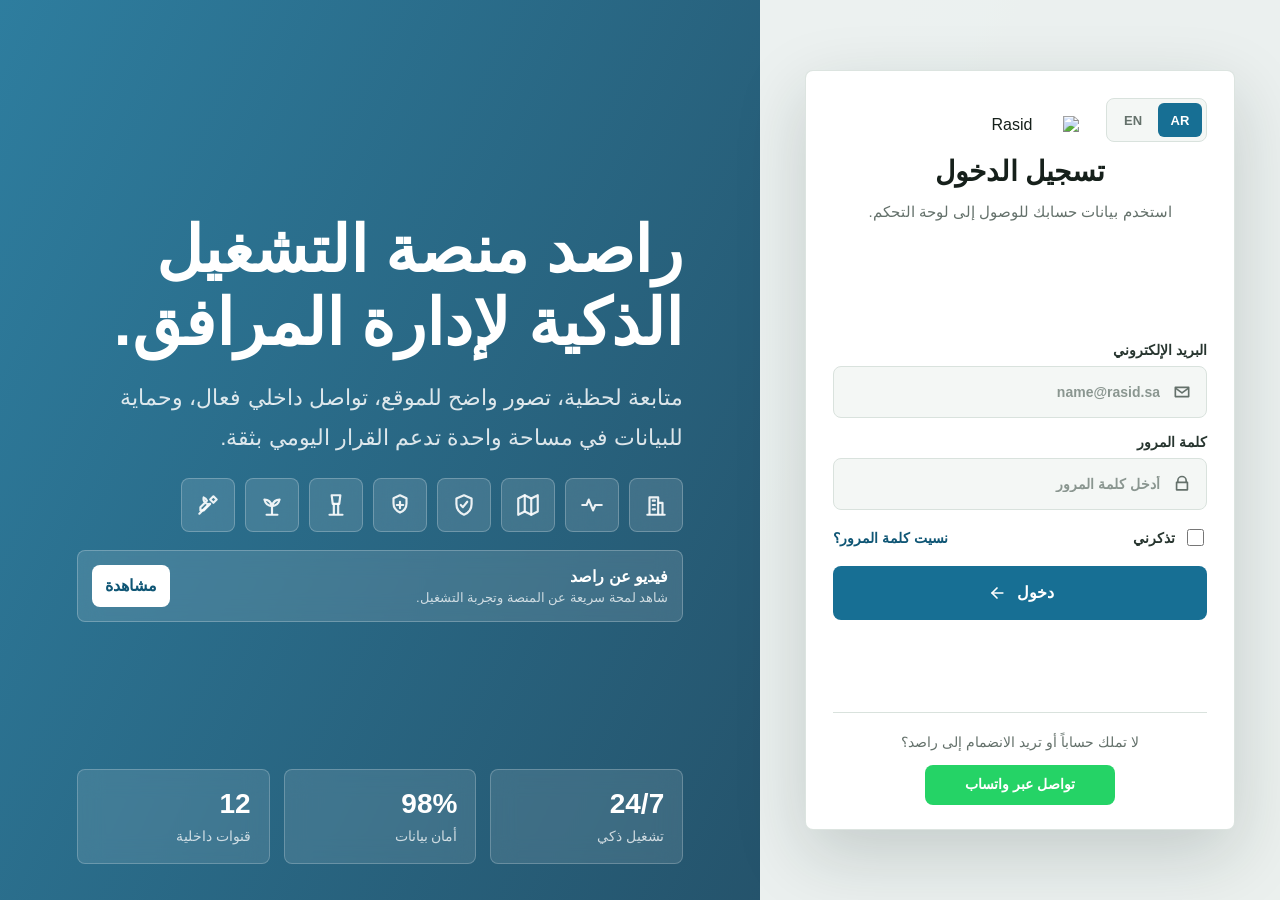
==== app.html @ aaca07d2 "Update and rename dashboard.html to app.html" ====
<!DOCTYPE html>
<html lang="en">
<head>
<meta charset="UTF-8">
<meta name="viewport" content="width=device-width, initial-scale=1.0">
<title>RASED — Dashboard</title>
<link rel="stylesheet" href="style.css">
<style>
/* ── Extra page styles injected per view ── */
#spa-page-styles {}

/* ── Chat page specific styles ── */
.main.chat-main-wrap { height: 100vh; overflow: hidden; }
.chat-layout { display: flex; flex: 1; height: calc(100vh - 64px); overflow: hidden; }
.chat-sidebar {
  width: 280px; border-right: 1px solid var(--border);
  background: var(--white); display: flex; flex-direction: column; flex-shrink: 0;
}
.chat-sidebar-header {
  padding: 16px; border-bottom: 1px solid var(--border);
  font-size: 13px; font-weight: 600; color: var(--text2); letter-spacing: 0.5px; flex-shrink: 0;
}
.chat-sidebar-search {
  position: relative; padding: 10px 12px;
  border-bottom: 1px solid var(--border); flex-shrink: 0;
}
.chat-sidebar-search svg {
  position: absolute; left: 22px; top: 50%; transform: translateY(-50%);
  width: 14px; height: 14px; color: var(--text3);
}
.chat-sidebar-search input {
  width: 100%; padding: 7px 10px 7px 32px; font-size: 13px;
  border-radius: 8px; border: 1.5px solid var(--border); background: var(--bg); outline: none;
}
.chat-sidebar-search input:focus { border-color: var(--accent); background: var(--white); }
.chat-sidebar-body { flex: 1; overflow-y: auto; padding: 8px; }
.users-loading {
  display: flex; align-items: center; justify-content: center;
  gap: 8px; padding: 32px 0; font-size: 13px; color: var(--text3);
}
.user-item {
  display: flex; align-items: center; gap: 10px;
  padding: 9px 10px; border-radius: 8px; cursor: pointer; transition: background 0.12s;
}
.user-item * { pointer-events: none; }
.user-item:hover { background: var(--bg); }
.user-item.active { background: #eff6ff; }
.user-item-info { flex: 1; min-width: 0; }
.user-item-name { font-size: 13px; font-weight: 500; color: var(--text); white-space: nowrap; overflow: hidden; text-overflow: ellipsis; }
.user-item-role { font-size: 11px; color: var(--text3); margin-top: 1px; }
.chat-pane { flex: 1; display: flex; flex-direction: column; overflow: hidden; background: var(--bg); }
.chat-header {
  background: var(--white); border-bottom: 1px solid var(--border);
  padding: 14px 20px; display: flex; align-items: center; gap: 12px;
}
.chat-header-name { font-size: 15px; font-weight: 600; }
.chat-header-sub  { font-size: 12px; color: var(--text2); }
.chat-messages {
  flex: 1; overflow-y: auto; padding: 20px;
  display: flex; flex-direction: column; gap: 10px;
}
.msg-wrap { display: flex; flex-direction: column; max-width: 68%; }
.msg-wrap.me    { align-self: flex-end; align-items: flex-end; }
.msg-wrap.other { align-self: flex-start; align-items: flex-start; }
.bubble { padding: 10px 14px; border-radius: 14px; font-size: 14px; line-height: 1.5; word-break: break-word; }
.me .bubble    { background: var(--accent); color: white; border-bottom-right-radius: 4px; }
.other .bubble { background: var(--white); color: var(--text); border: 1px solid var(--border); border-bottom-left-radius: 4px; }
.msg-time { font-size: 11px; color: var(--text3); margin-top: 3px; padding: 0 4px; }
.chat-input-area {
  background: var(--white); border-top: 1px solid var(--border);
  padding: 14px 20px; display: flex; gap: 10px; align-items: flex-end;
}
.chat-input-area textarea {
  flex: 1; resize: none; max-height: 120px; border-radius: 10px;
  padding: 10px 14px; font-size: 14px; line-height: 1.5; border: 1.5px solid var(--border);
}
.send-btn {
  width: 42px; height: 42px; border-radius: 10px; background: var(--accent); border: none;
  cursor: pointer; display: flex; align-items: center; justify-content: center;
  color: white; flex-shrink: 0; transition: background 0.15s;
}
.send-btn:hover { background: var(--accent2); }
.send-btn svg { width: 18px; height: 18px; }
.chat-empty {
  flex: 1; display: flex; flex-direction: column;
  align-items: center; justify-content: center; color: var(--text3); gap: 12px;
}
.chat-empty svg { width: 48px; height: 48px; }
.chat-empty p { font-size: 14px; }

/* ── Contracts print styles ── */
.client-preview {
  background: var(--bg); border: 1px solid var(--border); border-radius: 10px;
  padding: 16px; display: none; gap: 14px; align-items: center; margin-top: 8px;
}
.client-preview.visible { display: flex; }
.client-preview img { width: 56px; height: 56px; object-fit: contain; border-radius: 8px; background: white; border: 1px solid var(--border); padding: 4px; }
.client-preview-info { flex: 1; }
.client-preview-name { font-size: 15px; font-weight: 600; }
.client-preview-sub  { font-size: 12px; color: var(--text2); margin-top: 2px; }
.print-overlay {
  position: fixed; inset: 0; background: rgba(15,23,42,0.6);
  display: flex; align-items: center; justify-content: center; z-index: 300;
  opacity: 0; pointer-events: none; transition: opacity 0.2s;
}
.print-overlay.open { opacity: 1; pointer-events: all; }
.print-modal {
  background: white; width: min(720px, 95vw); max-height: 90vh;
  border-radius: 14px; overflow-y: auto; transform: translateY(12px);
  transition: transform 0.2s; box-shadow: 0 32px 80px rgba(0,0,0,0.3);
}
.print-overlay.open .print-modal { transform: translateY(0); }
.print-actions {
  display: flex; justify-content: flex-end; gap: 10px;
  padding: 16px 20px; border-bottom: 1px solid var(--border);
  background: var(--bg); border-radius: 14px 14px 0 0;
}
.contract-doc { padding: 48px 52px; font-family: 'IBM Plex Sans Arabic', Arial, sans-serif; color: #0f172a; direction: rtl; }
.contract-doc-header { display: flex; justify-content: space-between; align-items: flex-start; margin-bottom: 36px; padding-bottom: 24px; border-bottom: 2px solid #0f172a; }
.contract-logo-wrap { display: flex; align-items: center; gap: 12px; }
.contract-logo-icon { width: 48px; height: 48px; background: #0f172a; border-radius: 10px; display: flex; align-items: center; justify-content: center; font-size: 22px; font-weight: 700; color: white; }
.contract-brand-name { font-size: 22px; font-weight: 700; letter-spacing: 2px; }
.contract-brand-sub  { font-size: 11px; color: #64748b; margin-top: 2px; }
.contract-doc-title { text-align: left; }
.contract-doc-title h1 { font-size: 20px; font-weight: 700; margin: 0; }
.contract-doc-title p  { font-size: 12px; color: #64748b; margin: 4px 0 0; }
.contract-no-badge { display: inline-block; background: #f1f5f9; border: 1px solid #e2e8f0; border-radius: 6px; padding: 4px 12px; font-family: monospace; font-size: 13px; font-weight: 600; margin-top: 6px; }
.contract-section { margin-bottom: 28px; }
.contract-section-title { font-size: 11px; font-weight: 700; letter-spacing: 1.5px; text-transform: uppercase; color: #64748b; margin-bottom: 12px; padding-bottom: 6px; border-bottom: 1px solid #e2e8f0; }
.contract-grid { display: grid; grid-template-columns: 1fr 1fr; gap: 16px; }
.contract-field label { font-size: 11px; color: #94a3b8; display: block; margin-bottom: 3px; font-weight: 500; }
.contract-field span { font-size: 14px; font-weight: 500; color: #0f172a; }
.contract-client-box { background: #f8fafc; border: 1px solid #e2e8f0; border-radius: 10px; padding: 16px 20px; display: flex; align-items: center; gap: 16px; }
.contract-client-logo { width: 52px; height: 52px; border-radius: 8px; object-fit: contain; background: white; border: 1px solid #e2e8f0; padding: 4px; flex-shrink: 0; }
.contract-client-logo-placeholder { width: 52px; height: 52px; border-radius: 8px; background: #e2e8f0; display: flex; align-items: center; justify-content: center; font-size: 20px; font-weight: 700; color: #94a3b8; flex-shrink: 0; }
.contract-client-name { font-size: 16px; font-weight: 700; }
.contract-client-sub  { font-size: 12px; color: #64748b; margin-top: 3px; }
.contract-status-row { display: flex; justify-content: space-between; align-items: center; background: #f8fafc; border: 1px solid #e2e8f0; border-radius: 10px; padding: 14px 20px; }
.contract-status-label { font-size: 13px; font-weight: 500; }
.contract-status-active  { color: #15803d; background: #dcfce7; padding: 4px 14px; border-radius: 20px; font-size: 12px; font-weight: 600; }
.contract-status-expired { color: #b91c1c; background: #fee2e2; padding: 4px 14px; border-radius: 20px; font-size: 12px; font-weight: 600; }
.contract-status-pending { color: #a16207; background: #fef9c3; padding: 4px 14px; border-radius: 20px; font-size: 12px; font-weight: 600; }
.contract-signatures { display: grid; grid-template-columns: 1fr 1fr; gap: 40px; margin-top: 48px; padding-top: 24px; border-top: 1px solid #e2e8f0; }
.signature-block { text-align: center; }
.signature-line  { width: 100%; border-bottom: 1.5px solid #0f172a; margin-bottom: 8px; height: 40px; }
.signature-label { font-size: 12px; color: #64748b; }

/* ── Settings page styles ── */
.settings-section { margin-bottom: 28px; }
.settings-section-title { font-size: 12px; font-weight: 600; letter-spacing: 1px; color: var(--text2); text-transform: uppercase; margin-bottom: 12px; }
.settings-row { display: flex; align-items: center; justify-content: space-between; padding: 14px 0; border-bottom: 1px solid var(--border); gap: 20px; }
.settings-row:last-child { border-bottom: none; }
.settings-row-label  { font-size: 14px; font-weight: 500; }
.settings-row-desc   { font-size: 12px; color: var(--text2); margin-top: 2px; }
.toggle-wrap { position: relative; width: 44px; height: 24px; flex-shrink: 0; }
.toggle-wrap input { opacity: 0; width: 0; height: 0; }
.toggle-track { position: absolute; inset: 0; background: var(--border); border-radius: 12px; cursor: pointer; transition: background 0.2s; }
.toggle-track::after { content: ""; position: absolute; width: 18px; height: 18px; background: white; border-radius: 50%; top: 3px; left: 3px; transition: transform 0.2s; box-shadow: 0 1px 3px rgba(0,0,0,0.2); }
.toggle-wrap input:checked + .toggle-track { background: var(--accent); }
.toggle-wrap input:checked + .toggle-track::after { transform: translateX(20px); }

@media print {
  .print-actions { display: none !important; }
  .print-overlay { position: static; background: none; opacity: 1; pointer-events: all; }
  .print-modal   { box-shadow: none; border-radius: 0; max-height: none; }
  .contract-doc  { padding: 24px 32px; }
  body > *:not(.print-overlay) { display: none !important; }
}
</style>
</head>
<body>

<!-- ═══════════════════════════════════════════════
     SIDEBAR (ثابت، مش بيتغير)
     ═══════════════════════════════════════════════ -->
<div id="sidebar-mount"></div>

<!-- ═══════════════════════════════════════════════
     MAIN WRAPPER
     ═══════════════════════════════════════════════ -->
<div class="main" id="main-wrap">

  <!-- TOPBAR -->
  <div class="topbar">
    <div class="topbar-title" id="topbar-title">Dashboard</div>
    <div class="topbar-right">
      <div class="topbar-user" id="topbar-user"></div>
    </div>
  </div>

  <!-- PAGE CONTENT (بيتغير عند كل navigation) -->
  <div id="page-content"></div>

</div><!-- /.main -->

<!-- ═══════════════════════════════════════════════
     MODALS CONTAINER (خارج .main عشان z-index صح)
     ═══════════════════════════════════════════════ -->
<div id="modals-container"></div>

<script src="shared.js"></script>
<script>
/* ════════════════════════════════════════════════════
   RASED SPA — كل الصفحات جوه ملف واحد
   ════════════════════════════════════════════════════ */

// ── Auth ──────────────────────────────────────────
const currentUser = requireAuth();
if (!currentUser) throw new Error("not authenticated");

document.getElementById("sidebar-mount").innerHTML = SIDEBAR_HTML;
renderTopbarUser();

// ── Router ────────────────────────────────────────
const routes = {
  dashboard:  { title: "Dashboard",            topbar: "Dashboard",             fn: loadDashboard   },
  clients:    { title: "Clients — RASED",       topbar: "Clients Management",    fn: loadClients     },
  users:      { title: "Users — RASED",         topbar: "Users Management",      fn: loadUsers       },
  contracts:  { title: "Contracts — RASED",     topbar: "Contracts Management",  fn: loadContracts   },
  chat:       { title: "Chat — RASED",          topbar: "Chat",                  fn: loadChat        },
  reports:    { title: "Reports — RASED",       topbar: "Reports",               fn: loadReports     },
  settings:   { title: "Settings — RASED",      topbar: "Settings",              fn: loadSettings    },
};

let _currentView = null;

function navigateTo(view, pushState = true) {
  if (view === _currentView) return;

  // امسح chat polling لو كان شغال
  if (window._activePollInterval) {
    clearInterval(window._activePollInterval);
    window._activePollInterval = null;
  }

  const route = routes[view] || routes.dashboard;
  _currentView = view;

  // title + topbar
  document.title = route.title;
  const tt = document.getElementById("topbar-title");
  if (tt) tt.textContent = route.topbar;

  // history — بدون hash في الـ URL
  if (pushState) history.pushState({ view }, "", "app.html");

  // active sidebar link
  document.querySelectorAll(".sidebar-nav a").forEach(a => {
    const href = a.getAttribute("href") || "";
    const linkView = href.replace(".html", "").replace("#", "");
    a.classList.toggle("active", linkView === view);
  });

  // clear modals
  document.getElementById("modals-container").innerHTML = "";

  // handle chat layout differently (needs full-height)
  const mainWrap = document.getElementById("main-wrap");
  if (view === "chat") {
    mainWrap.style.overflow = "hidden";
    mainWrap.style.height   = "100vh";
  } else {
    mainWrap.style.overflow = "";
    mainWrap.style.height   = "";
  }

  // fade out → swap → fade in
  const pc = document.getElementById("page-content");
  pc.style.transition = "opacity 0.15s";
  pc.style.opacity    = "0";
  setTimeout(() => {
    pc.innerHTML = "";
    route.fn(pc);
    pc.style.opacity = "1";
  }, 150);
}

// intercept ALL .html link clicks — capture:true عشان ييجي قبل shared.js _interceptLinks
document.addEventListener("click", e => {
  const link = e.target.closest("a[href]");
  if (!link) return;
  const href = link.getAttribute("href");
  if (!href) return;
  const view = href.replace(".html", "").replace("#", "");
  if (routes[view]) {
    e.preventDefault();
    e.stopImmediatePropagation(); // يمنع shared.js من استقبال الـ event
    navigateTo(view);
  }
}, true); // capture phase

// browser back/forward
window.addEventListener("popstate", e => {
  const view = (e.state && e.state.view) || "dashboard";
  navigateTo(view, false);
});

// initial view من state لو موجود، أو dashboard
const initView = (history.state && history.state.view) || "dashboard";
navigateTo(routes[initView] ? initView : "dashboard", false);
if (!history.state) history.replaceState({ view: _currentView }, "", "app.html");


/* ════════════════════════════════════════════════════
   HELPERS مشتركة
   ════════════════════════════════════════════════════ */

function injectModal(html) {
  const mc = document.getElementById("modals-container");
  mc.insertAdjacentHTML("beforeend", html);
}

function removeModal(id) {
  const el = document.getElementById(id);
  if (el) el.remove();
}


/* ════════════════════════════════════════════════════
   VIEW: DASHBOARD
   ════════════════════════════════════════════════════ */
function loadDashboard(container) {
  container.innerHTML = `
  <div class="page">
    <div class="page-header">
      <div>
        <div class="page-title">Overview</div>
        <div class="page-subtitle">Summary of all facility data</div>
      </div>
    </div>
    <div class="stats-grid">
      <div class="stat-card">
        <div class="stat-icon blue"><svg viewBox="0 0 24 24" fill="none" stroke="currentColor" stroke-width="1.8"><path d="M17 21v-2a4 4 0 0 0-4-4H5a4 4 0 0 0-4 4v2"/><circle cx="9" cy="7" r="4"/><path d="M23 21v-2a4 4 0 0 0-3-3.87"/><path d="M16 3.13a4 4 0 0 1 0 7.75"/></svg></div>
        <div class="stat-info"><div class="stat-value" id="d-clientsCount">—</div><div class="stat-label">Total Clients</div></div>
      </div>
      <div class="stat-card">
        <div class="stat-icon green"><svg viewBox="0 0 24 24" fill="none" stroke="currentColor" stroke-width="1.8"><path d="M20 21v-2a4 4 0 0 0-4-4H8a4 4 0 0 0-4 4v2"/><circle cx="12" cy="7" r="4"/></svg></div>
        <div class="stat-info"><div class="stat-value" id="d-usersCount">—</div><div class="stat-label">Total Users</div></div>
      </div>
      <div class="stat-card">
        <div class="stat-icon rose"><svg viewBox="0 0 24 24" fill="none" stroke="currentColor" stroke-width="1.8"><path d="M14 2H6a2 2 0 0 0-2 2v16a2 2 0 0 0 2 2h12a2 2 0 0 0 2-2V8z"/><polyline points="14 2 14 8 20 8"/></svg></div>
        <div class="stat-info"><div class="stat-value" id="d-contractsCount">—</div><div class="stat-label">Contracts</div></div>
      </div>
    </div>
    <div class="card">
      <div class="card-header">
        <div class="card-title">Recent Contracts</div>
        <a href="contracts.html" class="btn btn-outline btn-sm">View All</a>
      </div>
      <div class="table-wrapper">
        <table>
          <thead><tr><th>Contract No</th><th>Client</th><th>Service</th><th>Start</th><th>End</th><th>Status</th></tr></thead>
          <tbody id="d-recentContracts">
            <tr><td colspan="6"><div class="loader-wrap"><div class="spinner"></div> Loading…</div></td></tr>
          </tbody>
        </table>
      </div>
    </div>
  </div>`;

  // update welcome title
  const tt = document.getElementById("topbar-title");
  if (tt) tt.textContent = "Welcome, " + (currentUser.name || "User");

  async function fetchDashboard() {
    let _c, _u, _x;
    function tryRender() {
      if (_c && _u && _x) renderDash(_c, _u, _x);
    }
    [_c, _u, _x] = await Promise.all([
      api({ action: "getClients"   }, { onUpdate: (f) => { _c = f; tryRender(); } }),
      api({ action: "getUsers"     }, { onUpdate: (f) => { _u = f; tryRender(); } }),
      api({ action: "getContracts" }, { onUpdate: (f) => { _x = f; tryRender(); } }),
    ]);
    tryRender();
  }

  function renderDash(clients, users, contracts) {
    const set = (id, v) => { const el = document.getElementById(id); if (el) el.textContent = v; };
    set("d-clientsCount",   (clients.data   || []).length);
    set("d-usersCount",     (users.data     || []).length);
    set("d-contractsCount", (contracts.data || []).length);
    const recent = (contracts.data || []).slice(-5).reverse();
    const rc = document.getElementById("d-recentContracts");
    if (!rc) return;
    rc.innerHTML = recent.length
      ? recent.map(c => `
          <tr>
            <td><span style="font-family:monospace;font-size:12px;color:var(--text2)">${c.contract_no || "—"}</span></td>
            <td>${c.client_id || "—"}</td>
            <td><span class="badge badge-blue">${c.service_type || "—"}</span></td>
            <td class="td-muted">${c.start_date ? c.start_date.split("T")[0] : "—"}</td>
            <td class="td-muted">${c.end_date   ? c.end_date.split("T")[0]   : "—"}</td>
            <td>${statusBadge(c.status)}</td>
          </tr>`).join("")
      : `<tr><td colspan="6"><div class="empty-state"><p>No contracts found</p></div></td></tr>`;
  }

  fetchDashboard();
}


/* ════════════════════════════════════════════════════
   VIEW: CLIENTS
   ════════════════════════════════════════════════════ */
function loadClients(container) {
  container.innerHTML = `
  <div class="page">
    <div class="page-header">
      <div><div class="page-title">Clients</div><div class="page-subtitle">Manage all facility clients</div></div>
      <div style="display:flex;align-items:center;gap:10px">
        <div class="search-bar" style="width:220px">
          <svg viewBox="0 0 24 24" fill="none" stroke="currentColor" stroke-width="2"><circle cx="11" cy="11" r="8"/><line x1="21" y1="21" x2="16.65" y2="16.65"/></svg>
          <input type="text" id="c-searchInput" placeholder="Search clients…" oninput="clientFilter()">
        </div>
        <button class="btn btn-primary" onclick="clientOpenAddModal()">
          <svg viewBox="0 0 24 24" fill="none" stroke="currentColor" stroke-width="2"><line x1="12" y1="5" x2="12" y2="19"/><line x1="5" y1="12" x2="19" y2="12"/></svg>
          Add Client
        </button>
      </div>
    </div>

    <div id="c-loading" style="display:flex;align-items:center;gap:10px;padding:40px 0;justify-content:center;color:var(--text3);font-size:14px">
      <div class="spinner"></div> Loading…
    </div>

    <div id="c-sections" style="display:none">
      <div class="clients-section-header">
        <div class="clients-section-label clients-section-active">
          <span class="clients-dot clients-dot-active"></span>
          Active
          <span class="clients-count" id="c-activeCount">0</span>
        </div>
        <div class="clients-divider"></div>
      </div>
      <div class="clients-grid" id="c-activeGrid"></div>

      <div class="clients-section-header" style="margin-top:32px">
        <div class="clients-section-label clients-section-hold">
          <span class="clients-dot clients-dot-hold"></span>
          Hold
          <span class="clients-count" id="c-holdCount">0</span>
        </div>
        <div class="clients-divider"></div>
      </div>
      <div class="clients-grid" id="c-holdGrid"></div>
    </div>
  </div>

  <style>
  .clients-section-header { display:flex;align-items:center;gap:14px;margin-bottom:16px; }
  .clients-section-label  { display:flex;align-items:center;gap:7px;font-size:12px;font-weight:700;letter-spacing:1px;text-transform:uppercase;white-space:nowrap;flex-shrink:0; }
  .clients-section-active { color:var(--success); }
  .clients-section-hold   { color:var(--warn); }
  .clients-dot { width:8px;height:8px;border-radius:50%;flex-shrink:0; }
  .clients-dot-active { background:var(--success); }
  .clients-dot-hold   { background:var(--warn); }
  .clients-count { background:var(--bg2);color:var(--text2);font-size:11px;font-weight:600;padding:1px 7px;border-radius:20px;letter-spacing:0; }
  .clients-divider { flex:1;height:1px;background:var(--border); }
  .clients-grid { display:grid;grid-template-columns:repeat(auto-fill,minmax(200px,1fr));gap:14px; }
  .client-card { background:var(--white);border:1px solid var(--border);border-radius:14px;padding:20px 16px 16px;display:flex;flex-direction:column;align-items:center;text-align:center;gap:10px;transition:box-shadow 0.15s,transform 0.15s;cursor:pointer; }
  .client-card:hover { box-shadow:0 6px 24px rgba(13,45,74,0.12);transform:translateY(-2px); }
  .client-card-logo { width:56px;height:56px;border-radius:12px;background:var(--bg);border:1px solid var(--border);display:flex;align-items:center;justify-content:center;overflow:hidden;flex-shrink:0; }
  .client-card-logo img { width:56px;height:56px;object-fit:contain; }
  .client-card-logo-initial { font-size:22px;font-weight:700;color:var(--text3); }
  .client-card-name { font-size:14px;font-weight:700;color:var(--text);line-height:1.3; }
  .client-card-name-en { font-size:12px;color:var(--text3);margin-top:1px; }
  .client-card-divider { width:100%;height:1px;background:var(--border);margin:2px 0; }
  .client-card-info { width:100%;font-size:12px;color:var(--text2);display:flex;flex-direction:column;gap:4px; }
  .client-card-info-row { display:flex;align-items:center;justify-content:center;gap:5px; }
  .client-card-info svg { flex-shrink:0;opacity:0.55; }
  .client-card-empty { color:var(--text3);font-size:13px;padding:24px 0;text-align:center;width:100%; }

  /* ── Client Drawer ── */
  .cd-overlay { position:fixed;inset:0;background:rgba(13,29,50,0.45);z-index:200;opacity:0;pointer-events:none;transition:opacity 0.22s; }
  .cd-overlay.open { opacity:1;pointer-events:all; }
  .cd-drawer { position:fixed;top:0;right:0;bottom:0;width:min(680px,100vw);background:var(--white);z-index:201;display:flex;flex-direction:column;transform:translateX(100%);transition:transform 0.25s cubic-bezier(.4,0,.2,1);box-shadow:-8px 0 40px rgba(13,29,50,0.18); }
  .cd-drawer.open { transform:translateX(0); }
  .cd-head { display:flex;align-items:center;gap:14px;padding:18px 22px;border-bottom:1px solid var(--border);flex-shrink:0; }
  .cd-head-logo { width:48px;height:48px;border-radius:10px;background:var(--bg);border:1px solid var(--border);display:flex;align-items:center;justify-content:center;overflow:hidden;flex-shrink:0; }
  .cd-head-logo img { width:48px;height:48px;object-fit:contain; }
  .cd-head-logo-init { font-size:18px;font-weight:700;color:var(--text3); }
  .cd-head-info { flex:1;min-width:0; }
  .cd-head-name { font-size:17px;font-weight:700;color:var(--text); }
  .cd-head-sub  { font-size:12px;color:var(--text3);margin-top:2px; }
  .cd-close { width:32px;height:32px;border-radius:8px;border:1px solid var(--border);background:var(--bg);cursor:pointer;display:flex;align-items:center;justify-content:center;font-size:18px;color:var(--text2);flex-shrink:0;transition:background 0.12s; }
  .cd-close:hover { background:var(--bg2); }
  .cd-tabs { display:flex;border-bottom:1px solid var(--border);flex-shrink:0;padding:0 22px; }
  .cd-tab { padding:12px 16px;font-size:13px;font-weight:600;color:var(--text3);cursor:pointer;border-bottom:2px solid transparent;margin-bottom:-1px;transition:color 0.12s,border-color 0.12s; }
  .cd-tab.active { color:var(--accent);border-color:var(--accent); }
  .cd-tab:hover:not(.active) { color:var(--text2); }
  .cd-body { flex:1;overflow-y:auto;padding:22px; }
  .cd-section-title { font-size:11px;font-weight:700;letter-spacing:1px;text-transform:uppercase;color:var(--text3);margin:0 0 14px; }
  .cd-field-grid { display:grid;grid-template-columns:1fr 1fr;gap:14px;margin-bottom:20px; }
  .cd-field-grid .full { grid-column:1/-1; }
  .cd-field-group { display:flex;flex-direction:column;gap:5px; }
  .cd-field-group label { font-size:11px;font-weight:700;letter-spacing:0.5px;color:var(--text3); }
  .cd-field-group input { font-size:14px;padding:8px 10px;border:1.5px solid var(--border);border-radius:8px;background:var(--bg);color:var(--text);font-family:var(--font);transition:border-color 0.12s; }
  .cd-field-group input:focus { outline:none;border-color:var(--accent);background:var(--white); }
  .cd-save-row { display:flex;justify-content:flex-end;gap:10px;padding-top:8px; }

  /* contract rows inside drawer */
  .cd-contract-row { display:flex;align-items:center;gap:12px;padding:12px 14px;background:var(--bg);border-radius:10px;cursor:pointer;transition:background 0.12s;margin-bottom:8px; }
  .cd-contract-row:hover { background:var(--bg2); }
  .cd-contract-no { font-family:var(--mono);font-size:12px;color:var(--text2);background:var(--white);border:1px solid var(--border);padding:3px 8px;border-radius:5px;flex-shrink:0; }
  .cd-contract-info { flex:1;min-width:0; }
  .cd-contract-svc { font-size:13px;font-weight:600;color:var(--text); }
  .cd-contract-dates { font-size:11px;color:var(--text3);margin-top:2px; }
  .cd-contract-chevron { color:var(--text3); }
  .cd-add-contract-btn { display:flex;align-items:center;justify-content:center;gap:8px;width:100%;padding:11px;border:1.5px dashed var(--border);border-radius:10px;background:transparent;color:var(--text3);font-size:13px;font-weight:600;cursor:pointer;font-family:var(--font);transition:border-color 0.12s,color 0.12s;margin-top:4px; }
  .cd-add-contract-btn:hover { border-color:var(--accent);color:var(--accent); }
  .cd-edit-btn { width:30px;height:30px;border-radius:7px;border:1.5px solid var(--border);background:var(--white);cursor:pointer;display:flex;align-items:center;justify-content:center;color:var(--text2);flex-shrink:0;transition:background 0.12s,border-color 0.12s,color 0.12s; }
  .cd-edit-btn:hover { background:var(--accent);border-color:var(--accent);color:white; }

  /* inline contract form inside drawer */
  .cd-contract-form { background:var(--bg);border-radius:12px;padding:16px;margin-bottom:12px;border:1px solid var(--border);display:none; }
  .cd-contract-form.open { display:block; }
  .cd-contract-form-grid { display:grid;grid-template-columns:1fr 1fr;gap:10px;margin-bottom:14px; }
  .cd-contract-form-grid .full { grid-column:1/-1; }
  </style>`;

  /* ── Inject modals ── */
  injectModal(`
  <div class="modal-overlay" id="c-addModal">
    <div class="modal">
      <div class="modal-header"><div class="modal-title">Add New Client</div><button class="modal-close" onclick="clientCloseAddModal()">×</button></div>
      <div class="form-grid">
        <div class="form-group"><label>NAME (ARABIC)</label><input type="text" id="c-name_ar" placeholder="اسم العميل"></div>
        <div class="form-group"><label>NAME (ENGLISH)</label><input type="text" id="c-name_en" placeholder="Client name"></div>
        <div class="form-group full"><label>ADDRESS</label><input type="text" id="c-address" placeholder="Full address"></div>
        <div class="form-group"><label>DOMAIN</label><input type="text" id="c-domain" placeholder="example.com"></div>
        <div class="form-group"><label>CONTACT PERSON</label><input type="text" id="c-contact_person" placeholder="Full name"></div>
        <div class="form-group"><label>PHONE</label><input type="tel" id="c-contact_phone" placeholder="05xxxxxxxx"></div>
        <div class="form-group"><label>LOGO</label><input type="file" id="c-logo" accept="image/*"></div>
      </div>
      <hr class="divider">
      <div style="display:flex;gap:10px;justify-content:flex-end">
        <button class="btn btn-outline" onclick="clientCloseAddModal()">Cancel</button>
        <button class="btn btn-primary" id="c-saveBtn" onclick="clientAdd()">Add Client</button>
      </div>
    </div>
  </div>

  <div class="cd-overlay" id="cd-overlay" onclick="clientCloseDrawer()"></div>
  <div class="cd-drawer" id="cd-drawer">
    <div class="cd-head">
      <div class="cd-head-logo" id="cd-headLogo"></div>
      <div class="cd-head-info">
        <div class="cd-head-name" id="cd-headName"></div>
        <div class="cd-head-sub"  id="cd-headSub"></div>
      </div>
      <button class="cd-close" onclick="clientCloseDrawer()">×</button>
    </div>
    <div class="cd-tabs">
      <div class="cd-tab active" id="cd-tab-info"      onclick="cdSwitchTab('info')">Client Info</div>
      <div class="cd-tab"        id="cd-tab-contracts" onclick="cdSwitchTab('contracts')">Contracts <span id="cd-contractsBadge" style="background:var(--bg2);color:var(--text2);font-size:10px;padding:1px 6px;border-radius:10px;margin-left:4px">0</span></div>
    </div>
    <div class="cd-body" id="cd-body"></div>
  </div>

  <div class="print-overlay" id="cd-printOverlay">
    <div class="print-modal">
      <div class="print-actions">
        <button class="btn btn-outline" onclick="document.getElementById('cd-printOverlay').classList.remove('open')">
          <svg viewBox="0 0 24 24" fill="none" stroke="currentColor" stroke-width="2" style="width:15px;height:15px"><line x1="18" y1="6" x2="6" y2="18"/><line x1="6" y1="6" x2="18" y2="18"/></svg> Close
        </button>
        <button class="btn btn-primary" onclick="window.print()">
          <svg viewBox="0 0 24 24" fill="none" stroke="currentColor" stroke-width="2" style="width:15px;height:15px"><polyline points="6 9 6 2 18 2 18 9"/><path d="M6 18H4a2 2 0 0 1-2-2v-5a2 2 0 0 1 2-2h16a2 2 0 0 1 2 2v5a2 2 0 0 1-2 2h-2"/><rect x="6" y="14" width="12" height="8"/></svg> Print
        </button>
      </div>
      <div class="contract-doc" id="cd-contractDoc"></div>
    </div>
  </div>`);

  /* ── State ── */
  let allClients = [], allContracts = [];
  let cdClient = null, cdTab = "info";
  const svcColor = { Security:"blue", Safety:"green", Housekeeping:"amber", Landscaping:"green", "Pest Control":"purple" };

  function clientStatus(clientId) {
    return allContracts.some(c => c.client_id == clientId && (c.status||"").toLowerCase() === "active") ? "Active" : "Hold";
  }

  /* ── Add Client Modal ── */
  window.clientOpenAddModal  = () => document.getElementById("c-addModal").classList.add("open");
  window.clientCloseAddModal = () => document.getElementById("c-addModal").classList.remove("open");

  window.clientAdd = async () => {
    const name_ar = document.getElementById("c-name_ar").value.trim();
    const name_en = document.getElementById("c-name_en").value.trim();
    if (!name_ar || !name_en) { toast("Please fill in both name fields.", "error"); return; }
    const btn = document.getElementById("c-saveBtn");
    btn.disabled = true; btn.textContent = "Saving…";
    try {
      const file = document.getElementById("c-logo").files[0];
      const logoUrl = file ? await uploadImage(file) : "";
      await api({ action:"addClient", name_ar, name_en,
        address:        document.getElementById("c-address").value,
        domain:         document.getElementById("c-domain").value,
        contact_person: document.getElementById("c-contact_person").value,
        contact_phone:  document.getElementById("c-contact_phone").value,
        logo: logoUrl
      }, { noCache: true });
      invalidateCache("getClients");
      toast("Client added successfully!", "success");
      clientCloseAddModal();
      document.querySelectorAll("#c-addModal input").forEach(i => i.value = "");
      fetchClients();
    } catch { toast("Error adding client.", "error"); }
    finally { btn.disabled = false; btn.textContent = "Add Client"; }
  };

  /* ── Drawer open/close ── */
  window.clientOpenDrawer = (id) => {
    cdClient = allClients.find(c => c.id == id);
    if (!cdClient) return;
    cdTab = "info";
    // head
    const logoEl = document.getElementById("cd-headLogo");
    logoEl.innerHTML = cdClient.logo
      ? `<img src="${esc(cdClient.logo)}">`
      : `<span class="cd-head-logo-init">${esc((cdClient.name_ar||"?")[0])}</span>`;
    document.getElementById("cd-headName").textContent = cdClient.name_ar || "—";
    document.getElementById("cd-headSub").textContent  = cdClient.name_en || "";
    // حدّث badge العقود فوراً لما الـ drawer يفتح
    const clientContractsCount = allContracts.filter(x => x.client_id == cdClient.id).length;
    document.getElementById("cd-contractsBadge").textContent = clientContractsCount;
    cdSwitchTab("info");
    document.getElementById("cd-overlay").classList.add("open");
    document.getElementById("cd-drawer").classList.add("open");
  };
  window.clientCloseDrawer = () => {
    document.getElementById("cd-overlay").classList.remove("open");
    document.getElementById("cd-drawer").classList.remove("open");
    cdClient = null;
  };

  window.cdSwitchTab = (tab) => {
    cdTab = tab;
    document.getElementById("cd-tab-info").classList.toggle("active", tab === "info");
    document.getElementById("cd-tab-contracts").classList.toggle("active", tab === "contracts");
    tab === "info" ? cdRenderInfo() : cdRenderContracts();
  };

  /* ── Tab: Client Info ── */
  function cdRenderInfo() {
    const c = cdClient;
    document.getElementById("cd-body").innerHTML = `
    <p class="cd-section-title">Client Details</p>
    <div class="cd-field-grid">
      <div class="cd-field-group">
        <label>NAME (ARABIC)</label>
        <input type="text" id="cd-name_ar" value="${esc(c.name_ar||"")}">
      </div>
      <div class="cd-field-group">
        <label>NAME (ENGLISH)</label>
        <input type="text" id="cd-name_en" value="${esc(c.name_en||"")}">
      </div>
      <div class="cd-field-group full">
        <label>ADDRESS</label>
        <input type="text" id="cd-address" value="${esc(c.address||"")}">
      </div>
      <div class="cd-field-group">
        <label>DOMAIN</label>
        <input type="text" id="cd-domain" value="${esc(c.domain||"")}">
      </div>
      <div class="cd-field-group">
        <label>CONTACT PERSON</label>
        <input type="text" id="cd-contact_person" value="${esc(c.contact_person||"")}">
      </div>
      <div class="cd-field-group">
        <label>PHONE</label>
        <input type="tel" id="cd-contact_phone" value="${esc(c.contact_phone||"")}">
      </div>
      <div class="cd-field-group">
        <label>LOGO URL / UPLOAD</label>
        <input type="file" id="cd-logoFile" accept="image/*">
      </div>
    </div>
    <div class="cd-save-row">
      <button class="btn btn-outline" onclick="clientCloseDrawer()">Cancel</button>
      <button class="btn btn-primary" id="cd-saveInfoBtn" onclick="cdSaveInfo()">Save Changes</button>
    </div>`;
  }

  window.cdSaveInfo = async () => {
    const name_ar = document.getElementById("cd-name_ar").value.trim();
    const name_en = document.getElementById("cd-name_en").value.trim();
    if (!name_ar || !name_en) { toast("Name fields are required.", "error"); return; }
    const btn = document.getElementById("cd-saveInfoBtn");
    btn.disabled = true; btn.textContent = "Saving…";
    try {
      const file = document.getElementById("cd-logoFile").files[0];
      const newLogoUrl = file ? await uploadImage(file) : (cdClient.logo || "");
      await api({ action:"updateClient", id: cdClient.id, name_ar, name_en,
        address:        document.getElementById("cd-address").value,
        domain:         document.getElementById("cd-domain").value,
        contact_person: document.getElementById("cd-contact_person").value,
        contact_phone:  document.getElementById("cd-contact_phone").value,
        logo: newLogoUrl
      }, { noCache: true });
      invalidateCache("getClients");
      toast("Client updated!", "success");
      // update local state
      Object.assign(cdClient, { name_ar, name_en,
        address: document.getElementById("cd-address").value,
        domain: document.getElementById("cd-domain").value,
        contact_person: document.getElementById("cd-contact_person").value,
        contact_phone: document.getElementById("cd-contact_phone").value,
        logo: newLogoUrl
      });
      // refresh head
      document.getElementById("cd-headName").textContent = cdClient.name_ar;
      document.getElementById("cd-headSub").textContent  = cdClient.name_en;
      if (newLogoUrl) document.getElementById("cd-headLogo").innerHTML = `<img src="${esc(newLogoUrl)}">`;
      fetchClients();
    } catch { toast("Error saving changes.", "error"); }
    finally { btn.disabled = false; btn.textContent = "Save Changes"; }
  };

  /* ── Tab: Contracts ── */
  function cdRenderContracts() {
    const clientContracts = allContracts.filter(x => x.client_id == cdClient.id);
    document.getElementById("cd-contractsBadge").textContent = clientContracts.length;
    const domain = cdClient.domain || "domain.com";
    document.getElementById("cd-body").innerHTML = `
    <p class="cd-section-title">Contracts (${clientContracts.length})</p>
    <div id="cd-contractsList"></div>
    <div class="cd-contract-form" id="cd-contractForm">
      <p class="cd-section-title" style="margin-bottom:12px">New Contract</p>
      <div class="cd-contract-form-grid">
        <div class="cd-field-group full">
          <label>SERVICE TYPE</label>
          <select id="cd-svc" style="padding:8px 10px;border:1.5px solid var(--border);border-radius:8px;background:var(--bg);font-family:var(--font);font-size:14px">
            <option>Security</option><option>Safety</option><option>Housekeeping</option><option>Landscaping</option><option>Pest Control</option>
          </select>
        </div>
        <div class="cd-field-group"><label>START DATE</label><input type="date" id="cd-start_date"></div>
        <div class="cd-field-group"><label>END DATE</label><input type="date" id="cd-end_date"></div>
        <div class="cd-field-group"><label>ALLOWED DEVICES</label><input type="number" id="cd-allowed_devices" placeholder="e.g. 10" min="0"></div>
        <div class="cd-field-group"><label>ALLOWED USERS</label><input type="number" id="cd-allowed_users" placeholder="e.g. 5" min="0"></div>
      </div>

      <div style="border-top:1px dashed var(--border);margin:12px 0 14px"></div>
      <div style="display:flex;align-items:center;justify-content:space-between;margin-bottom:12px">
        <p class="cd-section-title" style="margin:0">Admin User <span style="font-weight:400;color:var(--text3);font-size:10px;letter-spacing:0">(optional)</span></p>
        <label style="display:flex;align-items:center;gap:6px;font-size:12px;color:var(--text2);cursor:pointer;user-select:none">
          <input type="checkbox" id="cd-addUserToggle" onchange="cdToggleUserSection(this.checked)" style="width:14px;height:14px;accent-color:var(--accent)"> Add admin user
        </label>
      </div>
      <div id="cd-userSection" style="display:none">
        <div class="cd-contract-form-grid">
          <div class="cd-field-group full">
            <label>LOGIN ID (EMAIL)</label>
            <div style="display:flex;align-items:center;border:1.5px solid var(--border);border-radius:8px;overflow:hidden;background:var(--bg)">
              <input type="text" id="cd-loginPrefix" placeholder="username" style="flex:1;border:none;background:transparent;padding:8px 10px;font-size:13px;font-family:var(--font);color:var(--text);outline:none">
              <span style="padding:8px 10px;font-size:12px;color:var(--text3);background:var(--bg2);border-left:1px solid var(--border);white-space:nowrap">@${esc(domain)}</span>
            </div>
          </div>
          <div class="cd-field-group"><label>FULL NAME</label><input type="text" id="cd-userName" placeholder="User full name"></div>
          <div class="cd-field-group"><label>PHONE</label><input type="tel" id="cd-userPhone" placeholder="05xxxxxxxx"></div>
          <div class="cd-field-group"><label>PASSWORD</label><input type="password" id="cd-userPassword" placeholder="Min. 6 characters"></div>
          <div class="cd-field-group"><label>PROFILE IMAGE</label><input type="file" id="cd-userImage" accept="image/*"></div>
        </div>
      </div>

      <div style="display:flex;gap:10px;justify-content:flex-end">
        <button class="btn btn-outline" onclick="cdToggleContractForm()">Cancel</button>
        <button class="btn btn-primary" id="cd-addContractBtn" onclick="cdAddContract()">Add Contract</button>
      </div>
    </div>
    <button class="cd-add-contract-btn" id="cd-addContractToggle" onclick="cdToggleContractForm()">
      <svg viewBox="0 0 24 24" fill="none" stroke="currentColor" stroke-width="2" style="width:15px;height:15px"><line x1="12" y1="5" x2="12" y2="19"/><line x1="5" y1="12" x2="19" y2="12"/></svg>
      Add Contract
    </button>`;
    cdRenderContractList(clientContracts);
  }

  window.cdToggleUserSection = (show) => {
    const sec = document.getElementById("cd-userSection");
    if (sec) sec.style.display = show ? "block" : "none";
  };

  function cdRenderContractList(list) {
    const el = document.getElementById("cd-contractsList");
    if (!el) return;
    if (!list.length) { el.innerHTML = `<div style="color:var(--text3);font-size:13px;padding:16px 0;text-align:center">No contracts yet</div>`; return; }
    el.innerHTML = list.map(x => {
      const start = x.start_date ? x.start_date.split("T")[0] : "—";
      const end   = x.end_date   ? x.end_date.split("T")[0]   : "—";
      return `<div class="cd-contract-row" style="cursor:default">
        <button class="cd-edit-btn" title="Edit contract" onclick="cdOpenEditContract(${x.id})">
          <svg viewBox="0 0 24 24" fill="none" stroke="currentColor" stroke-width="2" style="width:14px;height:14px"><path d="M11 4H4a2 2 0 0 0-2 2v14a2 2 0 0 0 2 2h14a2 2 0 0 0 2-2v-7"/><path d="M18.5 2.5a2.121 2.121 0 0 1 3 3L12 15l-4 1 1-4 9.5-9.5z"/></svg>
        </button>
        <div class="cd-contract-info" style="flex:1;min-width:0;cursor:pointer" onclick="cdOpenContract(${x.id})">
          <div style="display:flex;align-items:center;gap:8px;flex-wrap:wrap">
            <span class="cd-contract-no" style="font-size:11px">${esc(x.contract_no||"—")}</span>
            <span class="badge badge-${svcColor[x.service_type]||"gray"}" style="font-size:11px">${esc(x.service_type||"—")}</span>
          </div>
          <div class="cd-contract-dates">${start} → ${end}</div>
        </div>
        ${statusBadge(x.status)}
        <svg viewBox="0 0 24 24" fill="none" stroke="currentColor" stroke-width="2" style="width:14px;height:14px;color:var(--text3);flex-shrink:0;cursor:pointer" onclick="cdOpenContract(${x.id})"><polyline points="9 18 15 12 9 6"/></svg>
      </div>`;
    }).join("");
  }

  /* ── Edit Contract Modal ── */
  window.cdOpenEditContract = (id) => {
    const x = allContracts.find(c => c.id == id);
    if (!x) return;

    // Remove existing edit modal if any
    const existing = document.getElementById("cd-editContractModal");
    if (existing) existing.remove();

    const startVal = x.start_date ? x.start_date.split("T")[0] : "";
    const endVal   = x.end_date   ? x.end_date.split("T")[0]   : "";
    const svcOptions = ["Security","Safety","Housekeeping","Landscaping","Pest Control"]
      .map(s => `<option value="${s}" ${x.service_type===s?"selected":""}>${s}</option>`).join("");
    const statusOptions = ["Active","Expired","Pending"]
      .map(s => `<option value="${s}" ${(x.status||"")==s?"selected":""}>${s}</option>`).join("");
    const domain = cdClient.domain || "domain.com";

    // Inject directly to body with z-index above drawer (201)
    const el = document.createElement("div");
    el.id = "cd-editContractModal";
    el.style.cssText = "position:fixed;inset:0;background:rgba(13,29,50,0.55);z-index:500;display:flex;align-items:center;justify-content:center;padding:16px";
    el.innerHTML = `
      <div style="background:var(--white);border-radius:16px;width:min(580px,100%);max-height:90vh;overflow-y:auto;box-shadow:0 32px 80px rgba(0,0,0,0.35);display:flex;flex-direction:column">
        <div class="modal-header" style="position:sticky;top:0;background:var(--white);z-index:1;border-radius:16px 16px 0 0">
          <div class="modal-title">Edit Contract — <span style="font-family:monospace;font-size:13px;color:var(--text2)">${esc(x.contract_no||"")}</span></div>
          <button class="modal-close" onclick="document.getElementById('cd-editContractModal').remove()">×</button>
        </div>
        <div style="padding:20px 24px;flex:1">

          <p class="cd-section-title" style="margin:0 0 14px">Contract Details</p>
          <div class="form-grid">
            <div class="form-group full">
              <label>SERVICE TYPE</label>
              <select id="ce-svc" style="padding:8px 10px;border:1.5px solid var(--border);border-radius:8px;background:var(--bg);font-family:var(--font);font-size:14px;width:100%">
                ${svcOptions}
              </select>
            </div>
            <div class="form-group"><label>START DATE</label><input type="date" id="ce-start_date" value="${startVal}"></div>
            <div class="form-group"><label>END DATE</label><input type="date" id="ce-end_date" value="${endVal}"></div>
            <div class="form-group"><label>ALLOWED DEVICES</label><input type="number" id="ce-allowed_devices" value="${x.allowed_devices??""}" placeholder="e.g. 10" min="0"></div>
            <div class="form-group"><label>ALLOWED USERS</label><input type="number" id="ce-allowed_users" value="${x.allowed_users??""}" placeholder="e.g. 5" min="0"></div>
            <div class="form-group full">
              <label>STATUS</label>
              <select id="ce-status" style="padding:8px 10px;border:1.5px solid var(--border);border-radius:8px;background:var(--bg);font-family:var(--font);font-size:14px;width:100%">
                ${statusOptions}
              </select>
            </div>
          </div>

          <hr class="divider">

          <p class="cd-section-title" style="margin:0 0 12px">Contract Admins</p>
          <div id="ce-usersList" style="margin-bottom:10px"></div>

          <div id="ce-userForm" style="background:var(--bg);border:1px solid var(--border);border-radius:10px;padding:14px;display:none">
            <p style="font-size:11px;font-weight:700;letter-spacing:0.5px;color:var(--text3);margin:0 0 12px;text-transform:uppercase">Add New Admin</p>
            <div class="form-grid">
              <div class="form-group full">
                <label>LOGIN ID (EMAIL)</label>
                <div style="display:flex;align-items:center;border:1.5px solid var(--border);border-radius:8px;overflow:hidden;background:var(--white)">
                  <input type="text" id="ce-loginPrefix" placeholder="username" style="flex:1;border:none;background:transparent;padding:8px 10px;font-size:13px;font-family:var(--font);color:var(--text);outline:none">
                  <span style="padding:8px 10px;font-size:12px;color:var(--text3);background:var(--bg2);border-left:1px solid var(--border);white-space:nowrap">@${esc(domain)}</span>
                </div>
              </div>
              <div class="form-group"><label>FULL NAME</label><input type="text" id="ce-name" placeholder="User full name"></div>
              <div class="form-group"><label>PHONE</label><input type="tel" id="ce-phone" placeholder="05xxxxxxxx"></div>
              <div class="form-group"><label>PASSWORD</label><input type="password" id="ce-password" placeholder="Min. 6 characters"></div>
              <div class="form-group"><label>PROFILE IMAGE</label><input type="file" id="ce-image" accept="image/*"></div>
            </div>
            <div style="display:flex;gap:8px;justify-content:flex-end;margin-top:4px">
              <button class="btn btn-outline btn-sm" onclick="document.getElementById('ce-userForm').style.display='none';document.getElementById('ce-addUserToggle').style.display='flex'">Cancel</button>
              <button class="btn btn-primary btn-sm" id="ce-addUserBtn" onclick="ceAddUser(${x.id})">Add Admin</button>
            </div>
          </div>

          <button class="cd-add-contract-btn" id="ce-addUserToggle" style="margin-top:4px" onclick="document.getElementById('ce-userForm').style.display='block';this.style.display='none'">
            <svg viewBox="0 0 24 24" fill="none" stroke="currentColor" stroke-width="2" style="width:14px;height:14px"><line x1="12" y1="5" x2="12" y2="19"/><line x1="5" y1="12" x2="19" y2="12"/></svg>
            Add Admin User
          </button>

          <hr class="divider">
          <div style="display:flex;gap:10px;justify-content:flex-end">
            <button class="btn btn-outline" onclick="document.getElementById('cd-editContractModal').remove()">Cancel</button>
            <button class="btn btn-primary" id="ce-saveBtn" onclick="ceSaveContract(${x.id})">Save Changes</button>
          </div>
        </div>
      </div>`;

    // Close on backdrop click
    el.addEventListener("click", e => { if (e.target === el) el.remove(); });
    document.body.appendChild(el);

    // Load users linked to this contract
    ceLoadContractUsers(x.id);
  };

  window.ceConfirmDeleteUser = (userId, userName, contractId) => {
    const old = document.getElementById("ce-deleteUserModal");
    if (old) old.remove();
    const el = document.createElement("div");
    el.id = "ce-deleteUserModal";
    el.style.cssText = "position:fixed;inset:0;background:rgba(13,29,50,0.55);z-index:600;display:flex;align-items:center;justify-content:center;padding:16px";
    el.innerHTML = `
      <div style="background:var(--white);border-radius:16px;width:min(380px,100%);box-shadow:0 32px 80px rgba(0,0,0,0.35);overflow:hidden">
        <div class="modal-header" style="border-bottom:1px solid #fecaca">
          <div class="modal-title" style="color:var(--danger)">Delete Admin</div>
          <button class="modal-close" onclick="document.getElementById('ce-deleteUserModal').remove()">×</button>
        </div>
        <div style="padding:20px 24px">
          <div style="display:flex;align-items:center;gap:12px;padding:12px 14px;background:#fff5f5;border:1px solid #fecaca;border-radius:10px;margin-bottom:16px">
            <div class="avatar" style="width:38px;height:38px;font-size:13px;border-radius:9px;background:#fee2e2;color:#dc2626;flex-shrink:0">
              ${userName.split(" ").map(n=>n[0]).join("").slice(0,2).toUpperCase()}
            </div>
            <div>
              <div style="font-size:14px;font-weight:600">${esc(userName)}</div>
            </div>
          </div>
          <p style="font-size:13px;color:var(--text2);line-height:1.6;margin:0">
            Are you sure you want to remove this admin? <strong style="color:var(--danger)">This action cannot be undone.</strong>
          </p>
        </div>
        <div style="display:flex;gap:10px;justify-content:flex-end;padding:0 24px 20px">
          <button class="btn btn-outline" onclick="document.getElementById('ce-deleteUserModal').remove()">Cancel</button>
          <button class="btn btn-danger" id="ce-doDeleteBtn" onclick="ceDeleteUser(${userId}, ${contractId})">Delete</button>
        </div>
      </div>`;
    el.addEventListener("click", e => { if (e.target === el) el.remove(); });
    document.body.appendChild(el);
  };

  window.ceDeleteUser = async (userId, contractId) => {
    const btn = document.getElementById("ce-doDeleteBtn");
    if (btn) { btn.disabled = true; btn.textContent = "Deleting…"; }
    try {
      await api({ action: "deleteUser", id: userId }, { noCache: true });
      invalidateCache("getUsers");
      toast("Admin removed successfully.", "success");
      document.getElementById("ce-deleteUserModal")?.remove();
      ceLoadContractUsers(contractId);
    } catch { toast("Error deleting admin.", "error"); }
  };

  window.ceLoadContractUsers = async (contractId) => {
    const el = document.getElementById("ce-usersList");
    if (!el) return;
    el.innerHTML = `<div style="font-size:12px;color:var(--text3);padding:4px 0">Loading…</div>`;
    try {
      const data = await api({ action: "getUsers" }, { noCache: true });
      const users = (data.data||[]).filter(u => String(u.contract_id) === String(contractId));
      if (!users.length) {
        el.innerHTML = `<div style="font-size:12px;color:var(--text3);padding:4px 0 8px">No admins linked yet.</div>`;
      } else {
el.innerHTML = users.map(u => {
  const initials = (u.name||"?").split(" ").map(n=>n[0]).join("").slice(0,2).toUpperCase();
  const safeName = (u.name||"").replace(/'/g, "\\'");
  const safeRole = (u.role||"").replace(/'/g, "\\'");
  return `<div style="display:flex;align-items:center;gap:10px;padding:9px 12px;background:var(--bg);border-radius:8px;margin-bottom:6px;border:1px solid var(--border)">
    <div class="avatar" style="width:34px;height:34px;font-size:11px;border-radius:8px;flex-shrink:0">${u.image?`<img src="${esc(u.image)}" style="width:34px;height:34px;border-radius:8px;object-fit:cover">`:initials}</div>
    <div style="flex:1;min-width:0">
      <div style="font-size:13px;font-weight:600">${esc(u.name||"—")}</div>
      <div style="font-size:11px;color:var(--text3)">${esc(u.login_id||u.phone||"—")}</div>
    </div>
    ${statusBadge(u.status)}
    <button
      onclick="ceConfirmDeleteUser(${u.id}, '${safeName}', ${contractId})"
      title="Delete admin"
      style="width:26px;height:26px;border-radius:6px;border:1.5px solid #fecaca;background:#fff5f5;color:#dc2626;cursor:pointer;display:flex;align-items:center;justify-content:center;flex-shrink:0;transition:background 0.12s"
      onmouseover="this.style.background='#fee2e2'"
      onmouseout="this.style.background='#fff5f5'">
      <svg viewBox="0 0 24 24" fill="none" stroke="currentColor" stroke-width="2" style="width:12px;height:12px"><line x1="18" y1="6" x2="6" y2="18"/><line x1="6" y1="6" x2="18" y2="18"/></svg>
    </button>
  </div>`;
}).join("");

      }
      // Always show the add toggle button (never auto-show the form)
      const form   = document.getElementById("ce-userForm");
      const toggle = document.getElementById("ce-addUserToggle");
      if (form)   form.style.display   = "none";
      if (toggle) toggle.style.display = "flex";
    } catch { el.innerHTML = `<div style="font-size:12px;color:var(--danger)">Failed to load admins.</div>`; }
  };

  window.ceAddUser = async (contractId) => {
    const prefix   = (document.getElementById("ce-loginPrefix")?.value || "").trim();
    const domain   = cdClient.domain || "domain.com";
    const loginId  = prefix + "@" + domain;
    const name     = (document.getElementById("ce-name")?.value     || "").trim();
    const phone    = (document.getElementById("ce-phone")?.value    || "").trim();
    const password = document.getElementById("ce-password")?.value  || "";

    if (!prefix)         { toast("Please enter login username.", "error"); return; }
    if (!name)           { toast("Please enter full name.", "error"); return; }
    if (!phone)          { toast("Please enter phone number.", "error"); return; }
    if (!password)       { toast("Please enter password.", "error"); return; }
    if (password.length < 6) { toast("Password must be at least 6 characters.", "error"); return; }

    const btn = document.getElementById("ce-addUserBtn");
    if (btn) { btn.disabled = true; btn.textContent = "Saving…"; }
    try {
      const file     = document.getElementById("ce-image")?.files[0];
      const imageUrl = file ? await uploadImage(file) : "";
      const res = await api({
        action: "addUser",
        login_id: loginId, name, phone, password,
        client_id:   cdClient.id,
        contract_id: contractId,
        image: imageUrl, status: "Active"
      }, { noCache: true });
      if (res && res.success === false) throw new Error(res.message || "Server error");
      invalidateCache("getUsers");
      toast("Admin added successfully!", "success");
      // Reset fields
      ["ce-loginPrefix","ce-name","ce-phone","ce-password"].forEach(id => {
        const f = document.getElementById(id); if (f) f.value = "";
      });
      const imgEl = document.getElementById("ce-image"); if (imgEl) imgEl.value = "";
      // Hide form, show toggle, reload list
      const form   = document.getElementById("ce-userForm");
      const toggle = document.getElementById("ce-addUserToggle");
      if (form)   form.style.display   = "none";
      if (toggle) toggle.style.display = "flex";
      ceLoadContractUsers(contractId);
    } catch (err) { toast("Error: " + (err.message || "try again"), "error"); }
    finally { if (btn) { btn.disabled = false; btn.textContent = "Add Admin"; } }
  };

  window.ceSaveContract = async (id) => {
    const start_date = document.getElementById("ce-start_date").value;
    const end_date   = document.getElementById("ce-end_date").value;
    if (!start_date) { toast("Please select a start date.", "error"); return; }
    if (!end_date)   { toast("Please select an end date.", "error"); return; }
    if (end_date < start_date) { toast("End date must be after start date.", "error"); return; }
    const btn = document.getElementById("ce-saveBtn");
    btn.disabled = true; btn.textContent = "Saving…";
    try {
      const ad = document.getElementById("ce-allowed_devices").value.trim();
      const au = document.getElementById("ce-allowed_users").value.trim();
      await api({
        action: "updateContract",
        id,
        service_type:    document.getElementById("ce-svc").value,
        start_date, end_date,
        allowed_devices: ad !== "" ? Number(ad) : "",
        allowed_users:   au !== "" ? Number(au) : "",
        status:          document.getElementById("ce-status").value
      }, { noCache: true });
      invalidateCache("getContracts");
      toast("Contract updated!", "success");
      document.getElementById("cd-editContractModal").remove();
      // Refresh contracts
      const fresh = await api({ action: "getContracts" }, { noCache: true });
      allContracts = fresh.data || [];
      cdRenderContracts();
    } catch { toast("Error saving contract.", "error"); }
    finally { const b=document.getElementById("ce-saveBtn"); if(b){ b.disabled=false; b.textContent="Save Changes"; } }
  };

  window.cdToggleContractForm = () => {
    const form   = document.getElementById("cd-contractForm");
    const toggle = document.getElementById("cd-addContractToggle");
    const open   = form.classList.toggle("open");
    if (toggle) toggle.style.display = open ? "none" : "flex";
  };

  window.cdAddContract = async () => {
    const start_date = document.getElementById("cd-start_date").value;
    const end_date   = document.getElementById("cd-end_date").value;
    if (!start_date) { toast("Please select a start date.", "error"); return; }
    if (!end_date)   { toast("Please select an end date.", "error"); return; }
    if (end_date < start_date) { toast("End date must be after start date.", "error"); return; }

    // Check if user section is enabled
    const addUser = document.getElementById("cd-addUserToggle")?.checked;
    if (addUser) {
      const prefix   = (document.getElementById("cd-loginPrefix")?.value || "").trim();
      const userName = (document.getElementById("cd-userName")?.value    || "").trim();
      const userPhone= (document.getElementById("cd-userPhone")?.value   || "").trim();
      const userPass = document.getElementById("cd-userPassword")?.value || "";
      if (!prefix)    { toast("Please enter login username.", "error"); return; }
      if (!userName)  { toast("Please enter user full name.", "error"); return; }
      if (!userPhone) { toast("Please enter user phone.", "error"); return; }
      if (!userPass)  { toast("Please enter user password.", "error"); return; }
      if (userPass.length < 6) { toast("Password must be at least 6 characters.", "error"); return; }
    }

    const btn = document.getElementById("cd-addContractBtn");
    btn.disabled = true; btn.textContent = "Saving…";
    try {
      const ad = document.getElementById("cd-allowed_devices").value.trim();
      const au = document.getElementById("cd-allowed_users").value.trim();
      const contractRes = await api({ action:"addContract", client_id: cdClient.id, start_date, end_date,
        service_type:    document.getElementById("cd-svc").value,
        allowed_devices: ad !== "" ? Number(ad) : "",
        allowed_users:   au !== "" ? Number(au) : ""
      }, { noCache: true });
      invalidateCache("getContracts");

      // Get the newly created contract to get its id
      const fresh = await api({ action:"getContracts" }, { noCache: true });
      allContracts = fresh.data || [];
      // Find newest contract for this client
      const newContract = [...allContracts].filter(c => c.client_id == cdClient.id).pop();

      // Save user if checkbox was checked
      if (addUser && newContract) {
        const prefix    = document.getElementById("cd-loginPrefix").value.trim();
        const domain    = cdClient.domain || "domain.com";
        const loginId   = prefix + "@" + domain;
        const userName  = document.getElementById("cd-userName").value.trim();
        const userPhone = document.getElementById("cd-userPhone").value.trim();
        const userPass  = document.getElementById("cd-userPassword").value;
        const imgFile   = document.getElementById("cd-userImage").files[0];
        const imageUrl  = imgFile ? await uploadImage(imgFile) : "";
        await api({
          action: "addUser",
          login_id: loginId, name: userName, phone: userPhone,
          password: userPass,
          client_id:   cdClient.id,
          contract_id: newContract.id,
          image: imageUrl, status: "Active"
        }, { noCache: true });
        invalidateCache("getUsers");
        toast("Contract & admin user added!", "success");
      } else {
        toast("Contract added!", "success");
      }

      cdRenderContracts();
      fetchClients();
    } catch (err) { toast("Error: " + (err.message||"try again"), "error"); }
    finally { btn.disabled = false; btn.textContent = "Add Contract"; }
  };

  window.cdOpenContract = (id) => {
    const x = allContracts.find(c => c.id == id);
    if (!x) return;
    const client = cdClient;
    const statusClass = { active:"contract-status-active", expired:"contract-status-expired", pending:"contract-status-pending" }[(x.status||"").toLowerCase()] || "contract-status-pending";
    const logoHtml = client.logo
      ? `<img class="contract-client-logo" src="${client.logo}">`
      : `<div class="contract-client-logo-placeholder">${(client.name_ar||"?")[0]}</div>`;
    document.getElementById("cd-contractDoc").innerHTML = `
      <div class="contract-doc-header">
        <div class="contract-logo-wrap">
          <div class="contract-logo-icon" style="background:none;padding:0;overflow:hidden"><img src="rasedlogo.png" style="width:48px;height:48px;object-fit:contain"></div>
          <div><div class="contract-brand-name">RASED</div><div class="contract-brand-sub">Facility Management System</div></div>
        </div>
        <div class="contract-doc-title"><h1>عقد خدمات</h1><p>Service Contract</p><div class="contract-no-badge">${x.contract_no||"—"}</div></div>
      </div>
      <div class="contract-section">
        <div class="contract-section-title">بيانات العميل — Client Information</div>
        <div class="contract-client-box">${logoHtml}<div><div class="contract-client-name">${client.name_ar||"—"}</div><div class="contract-client-sub">${client.name_en||""} ${client.contact_phone?"· "+client.contact_phone:""} ${client.address?"· "+client.address:""}</div></div></div>
      </div>
      <div class="contract-section">
        <div class="contract-section-title">تفاصيل العقد — Contract Details</div>
        <div class="contract-grid">
          <div class="contract-field"><label>نوع الخدمة / Service Type</label><span>${x.service_type||"—"}</span></div>
          <div class="contract-field"><label>رقم العقد / Contract No</label><span style="font-family:monospace">${x.contract_no||"—"}</span></div>
          <div class="contract-field"><label>تاريخ البدء / Start Date</label><span>${x.start_date?x.start_date.split("T")[0]:"—"}</span></div>
          <div class="contract-field"><label>تاريخ الانتهاء / End Date</label><span>${x.end_date?x.end_date.split("T")[0]:"—"}</span></div>
          <div class="contract-field"><label>عدد الأجهزة / Allowed Devices</label><span>${x.allowed_devices!=null&&x.allowed_devices!==""?x.allowed_devices+" جهاز":"—"}</span></div>
          <div class="contract-field"><label>عدد المستخدمين / Allowed Users</label><span>${x.allowed_users!=null&&x.allowed_users!==""?x.allowed_users+" مستخدم":"—"}</span></div>
        </div>
      </div>
      <div class="contract-section">
        <div class="contract-section-title">الحالة — Status</div>
        <div class="contract-status-row"><span class="contract-status-label">حالة العقد / Contract Status</span><span class="${statusClass}">${x.status||"—"}</span></div>
      </div>
      <div class="contract-section">
        <div class="contract-section-title">بنود العقد — Terms</div>
        <div style="font-size:13px;color:#475569;line-height:2;background:#f8fafc;border:1px solid #e2e8f0;border-radius:10px;padding:16px 20px">
          <p>١. يلتزم مزود الخدمة بتقديم خدمات ${x.service_type||"—"} وفق المواصفات المتفق عليها.</p>
          <p>٢. مدة العقد من ${x.start_date?x.start_date.split("T")[0]:"—"} إلى ${x.end_date?x.end_date.split("T")[0]:"—"}.</p>
          <p>٣. يحق لأي من الطرفين إنهاء العقد بإشعار كتابي مسبق مدته ثلاثون (30) يوماً.</p>
          <p>٤. يخضع هذا العقد لأحكام نظام العمل في جمهورية مصر العربية.</p>
        </div>
      </div>
      <div class="contract-signatures">
        <div class="signature-block"><div class="signature-line"></div><div class="signature-label">توقيع العميل / Client Signature</div><div style="font-size:12px;color:#94a3b8;margin-top:4px">${client.name_ar||""}</div></div>
        <div class="signature-block"><div class="signature-line"></div><div class="signature-label">توقيع الشركة / Company Signature</div><div style="font-size:12px;color:#94a3b8;margin-top:4px">RASED</div></div>
      </div>`;
    document.getElementById("cd-printOverlay").classList.add("open");
  };

  /* ── Cards ── */
  window.clientFilter = () => {
    const q = document.getElementById("c-searchInput").value.toLowerCase();
    renderClientCards(allClients.filter(c =>
      (c.name_ar||"").toLowerCase().includes(q) ||
      (c.name_en||"").toLowerCase().includes(q) ||
      (c.contact_phone||"").includes(q)
    ));
  };

  function clientCardHTML(c) {
    const logoHTML = c.logo
      ? `<img src="${esc(c.logo)}" alt="${esc(c.name_ar)}">`
      : `<span class="client-card-logo-initial">${esc((c.name_ar||"?")[0])}</span>`;
    const phone   = c.contact_phone ? `<div class="client-card-info-row"><svg width="12" height="12" viewBox="0 0 24 24" fill="none" stroke="currentColor" stroke-width="2"><path d="M22 16.92v3a2 2 0 0 1-2.18 2 19.79 19.79 0 0 1-8.63-3.07A19.5 19.5 0 0 1 4.36 12a19.79 19.79 0 0 1-3.07-8.67A2 2 0 0 1 3.11 1h3a2 2 0 0 1 2 1.72 12.84 12.84 0 0 0 .7 2.81 2 2 0 0 1-.45 2.11L8.09 9.91a16 16 0 0 0 6 6l1.27-1.27a2 2 0 0 1 2.11-.45 12.84 12.84 0 0 0 2.81.7A2 2 0 0 1 22 16.92z"/></svg>${esc(c.contact_phone)}</div>` : "";
    const contact = c.contact_person ? `<div class="client-card-info-row"><svg width="12" height="12" viewBox="0 0 24 24" fill="none" stroke="currentColor" stroke-width="2"><path d="M20 21v-2a4 4 0 0 0-4-4H8a4 4 0 0 0-4 4v2"/><circle cx="12" cy="7" r="4"/></svg>${esc(c.contact_person)}</div>` : "";
    const cCount  = allContracts.filter(x => x.client_id == c.id).length;
    return `<div class="client-card" onclick="clientOpenDrawer(${c.id})">
      <div class="client-card-logo">${logoHTML}</div>
      <div>
        <div class="client-card-name">${esc(c.name_ar||"—")}</div>
        ${c.name_en ? `<div class="client-card-name-en">${esc(c.name_en)}</div>` : ""}
      </div>
      ${(phone||contact) ? `<div class="client-card-divider"></div><div class="client-card-info">${phone}${contact}</div>` : ""}
      ${cCount > 0 ? `<div style="font-size:11px;color:var(--accent);font-weight:600">${cCount} contract${cCount>1?"s":""}</div>` : ""}
    </div>`;
  }

  function renderClientCards(rows) {
    const activeGrid = document.getElementById("c-activeGrid");
    const holdGrid   = document.getElementById("c-holdGrid");
    const sections   = document.getElementById("c-sections");
    const loading    = document.getElementById("c-loading");
    if (!activeGrid || !holdGrid) return;
    const active = rows.filter(c => clientStatus(c.id) === "Active");
    const hold   = rows.filter(c => clientStatus(c.id) === "Hold");
    document.getElementById("c-activeCount").textContent = active.length;
    document.getElementById("c-holdCount").textContent   = hold.length;
    activeGrid.innerHTML = active.length ? active.map(clientCardHTML).join("") : `<div class="client-card-empty">No active clients</div>`;
    holdGrid.innerHTML   = hold.length   ? hold.map(clientCardHTML).join("")   : `<div class="client-card-empty">No clients on hold</div>`;
    if (loading)  loading.style.display  = "none";
    if (sections) sections.style.display = "block";
  }

  /* ── Fetch ── */
  async function fetchClients() {
    try {
      const xr = await api({ action:"getContracts" }, {
        onUpdate: (f) => { allContracts = f.data||[]; renderClientCards(allClients); }
      });
      allContracts = xr.data||[];

      const cr = await api({ action:"getClients" }, {
        onUpdate: (f) => { allClients = f.data||[]; renderClientCards(allClients); }
      });
      allClients = cr.data||[];
      renderClientCards(allClients);
    } catch {
      const loading = document.getElementById("c-loading");
      if (loading) loading.innerHTML = `<div class="alert alert-error">Failed to load clients</div>`;
    }
  }
  fetchClients();
}


/* ════════════════════════════════════════════════════
   VIEW: USERS
   ════════════════════════════════════════════════════ */
function loadUsers(container) {
  container.innerHTML = `
  <div class="page">
    <div class="page-header">
      <div><div class="page-title">Users</div><div class="page-subtitle">Manage system users</div></div>
      <button class="btn btn-primary" onclick="userOpenModal()">
        <svg viewBox="0 0 24 24" fill="none" stroke="currentColor" stroke-width="2"><line x1="12" y1="5" x2="12" y2="19"/><line x1="5" y1="12" x2="19" y2="12"/></svg>
        Add User
      </button>
    </div>
    <div class="card">
      <div class="card-header">
        <div class="card-title">All Users</div>
        <div class="search-bar">
          <svg viewBox="0 0 24 24" fill="none" stroke="currentColor" stroke-width="2"><circle cx="11" cy="11" r="8"/><line x1="21" y1="21" x2="16.65" y2="16.65"/></svg>
          <input type="text" id="u-searchInput" placeholder="Search users…" oninput="userFilter()">
        </div>
      </div>
      <div class="table-wrapper">
        <table>
          <thead><tr><th>User</th><th>Phone</th><th>Client ID</th><th>Status</th><th></th></tr></thead>
          <tbody id="u-table"><tr><td colspan="5"><div class="loader-wrap"><div class="spinner"></div> Loading…</div></td></tr></tbody>
        </table>
      </div>
    </div>
  </div>`;

  injectModal(`
  <div class="modal-overlay" id="u-modal">
    <div class="modal">
      <div class="modal-header"><div class="modal-title">Add New User</div><button class="modal-close" onclick="userCloseModal()">×</button></div>
      <div class="form-grid">
        <div class="form-group"><label>FULL NAME</label><input type="text" id="u-name" placeholder="User full name"></div>
        <div class="form-group"><label>PHONE</label><input type="tel" id="u-phone" placeholder="05xxxxxxxx"></div>
        <div class="form-group"><label>PASSWORD</label><input type="password" id="u-password" placeholder="Min. 6 characters"></div>
        <div class="form-group"><label>CLIENT</label>
          <select id="u-client_id"><option value="">— Select a client —</option></select>
        </div>
        <div class="form-group"><label>PROFILE IMAGE</label><input type="file" id="u-image" accept="image/*"></div>
      </div>
      <hr class="divider">
      <div style="display:flex;gap:10px;justify-content:flex-end">
        <button class="btn btn-outline" onclick="userCloseModal()">Cancel</button>
        <button class="btn btn-primary" id="u-saveBtn" onclick="userAdd()">Add User</button>
      </div>
    </div>
  </div>`);

  const roleColor = {};
  let allUsers = [];

  window.userOpenModal = async () => {
    document.getElementById("u-modal").classList.add("open");
    const sel = document.getElementById("u-client_id");
    if (sel && sel.options.length <= 1) {
      try {
        const data = await api({ action: "getClients" });
        (data.data||[]).forEach(c => {
          const opt = document.createElement("option");
          opt.value = c.id;
          opt.textContent = `${c.name_ar||""}${c.name_en ? " — " + c.name_en : ""}`;
          sel.appendChild(opt);
        });
      } catch { toast("Failed to load clients.", "error"); }
    }
  };
  window.userCloseModal = () => document.getElementById("u-modal").classList.remove("open");

  window.userFilter = () => {
    const q = document.getElementById("u-searchInput").value.toLowerCase();
    renderUsersTable(allUsers.filter(u =>
      (u.name||"").toLowerCase().includes(q) ||
      (u.phone||"").includes(q)
    ));
  };

  function renderUsersTable(rows) {
    const tb = document.getElementById("u-table");
    if (!tb) return;
    if (!rows.length) { tb.innerHTML = `<tr><td colspan="5"><div class="empty-state"><p>No users found</p></div></td></tr>`; return; }
    tb.innerHTML = rows.map(u => {
      const initials = (u.name||"?").split(" ").map(n => n[0]).join("").slice(0,2).toUpperCase();
      return `<tr>
        <td><div class="cell-user">
          <div class="avatar">${u.image ? `<img src="${u.image}">` : initials}</div>
          <span>${u.name||"—"}</span>
        </div></td>
        <td class="td-muted">${u.phone||"—"}</td>
        <td class="td-muted">${u.client_id||"—"}</td>
        <td>${statusBadge(u.status)}</td>
        <td>
          <button
            onclick='userOpenDeleteModal(${JSON.stringify(u)})'
            title="Delete user"
            style="width:28px;height:28px;border-radius:7px;border:1.5px solid #fecaca;background:#fff5f5;color:#dc2626;cursor:pointer;display:flex;align-items:center;justify-content:center;transition:background 0.12s"
            onmouseover="this.style.background='#fee2e2'"
            onmouseout="this.style.background='#fff5f5'">
            <svg viewBox="0 0 24 24" fill="none" stroke="currentColor" stroke-width="2" style="width:13px;height:13px"><line x1="18" y1="6" x2="6" y2="18"/><line x1="6" y1="6" x2="18" y2="18"/></svg>
          </button>
        </td>
      </tr>`;
    }).join("");
  }

  window.userAdd = async () => {
    const name  = document.getElementById("u-name").value.trim();
    const phone = document.getElementById("u-phone").value.trim();
    const pass  = document.getElementById("u-password").value;
    if (!name || !phone || !pass) { toast("Please fill in name, phone and password.", "error"); return; }
    if (pass.length < 6)          { toast("Password must be at least 6 characters.", "error"); return; }
    const btn = document.getElementById("u-saveBtn");
    btn.disabled = true; btn.textContent = "Saving…";
    try {
      const file = document.getElementById("u-image").files[0];
      const imageUrl = file ? await uploadImage(file) : "";
      await api({ action:"addUser", name, phone, password:pass,
        client_id: document.getElementById("u-client_id").value,
        image: imageUrl
      }, { noCache: true });
      invalidateCache("getUsers");
      toast("User added successfully!", "success");
      userCloseModal();
      document.querySelectorAll("#u-modal input").forEach(i => { if (i.type==="file") return; i.value=""; });
      fetchUsersData();
    } catch { toast("Error adding user.", "error"); }
    finally { btn.disabled = false; btn.textContent = "Add User"; }
  };

  async function fetchUsersData() {
    try {
      const data = await api({ action: "getUsers" }, {
        onUpdate: (f) => { allUsers = f.data||[]; renderUsersTable(allUsers); }
      });
      allUsers = data.data||[];
      renderUsersTable(allUsers);
    } catch { document.getElementById("u-table").innerHTML = `<tr><td colspan="5"><div class="alert alert-error">Failed to load users</div></td></tr>`; }
  }
  fetchUsersData();
}


/* ════════════════════════════════════════════════════
   VIEW: CONTRACTS
   ════════════════════════════════════════════════════ */
function loadContracts(container) {
  container.innerHTML = `
  <div class="page">
    <div class="page-header">
      <div><div class="page-title">Contracts</div><div class="page-subtitle">Manage service contracts</div></div>
      <button class="btn btn-primary" onclick="contractOpenModal()">
        <svg viewBox="0 0 24 24" fill="none" stroke="currentColor" stroke-width="2"><line x1="12" y1="5" x2="12" y2="19"/><line x1="5" y1="12" x2="19" y2="12"/></svg>
        New Contract
      </button>
    </div>
    <div class="card">
      <div class="card-header">
        <div class="card-title">All Contracts</div>
        <div class="search-bar">
          <svg viewBox="0 0 24 24" fill="none" stroke="currentColor" stroke-width="2"><circle cx="11" cy="11" r="8"/><line x1="21" y1="21" x2="16.65" y2="16.65"/></svg>
          <input type="text" id="x-searchInput" placeholder="Search contracts…" oninput="contractFilter()">
        </div>
      </div>
      <div class="table-wrapper">
        <table>
          <thead><tr><th>Contract No</th><th>Client</th><th>Service</th><th>Start Date</th><th>End Date</th><th>Status</th></tr></thead>
          <tbody id="x-table"><tr><td colspan="6"><div class="loader-wrap"><div class="spinner"></div> Loading…</div></td></tr></tbody>
        </table>
      </div>
    </div>
  </div>`;

  injectModal(`
  <div class="modal-overlay" id="x-modal">
    <div class="modal">
      <div class="modal-header"><div class="modal-title">New Contract</div><button class="modal-close" onclick="contractCloseModal()">×</button></div>
      <div class="form-group" style="margin-bottom:16px">
        <label>SELECT CLIENT</label>
        <select id="x-clientSelect" onchange="contractShowPreview()"><option value="">— Select a client —</option></select>
      </div>
      <div class="client-preview" id="x-clientPreview">
        <img id="x-previewLogo" src="">
        <div class="client-preview-info">
          <div class="client-preview-name" id="x-previewName"></div>
          <div class="client-preview-sub"  id="x-previewSub"></div>
        </div>
      </div>
      <div class="form-grid" style="margin-top:16px">
        <div class="form-group full"><label>SERVICE TYPE</label>
          <select id="x-service_type"><option>Security</option><option>Safety</option><option>Housekeeping</option><option>Landscaping</option><option>Pest Control</option></select>
        </div>
        <div class="form-group"><label>START DATE</label><input type="date" id="x-start_date"></div>
        <div class="form-group"><label>END DATE</label><input type="date" id="x-end_date"></div>
        <div class="form-group"><label>ALLOWED DEVICES</label><input type="number" id="x-allowed_devices" placeholder="e.g. 10" min="0"></div>
        <div class="form-group"><label>ALLOWED USERS</label><input type="number" id="x-allowed_users" placeholder="e.g. 5" min="0"></div>
      </div>
      <hr class="divider">
      <div style="display:flex;gap:10px;justify-content:flex-end">
        <button class="btn btn-outline" onclick="contractCloseModal()">Cancel</button>
        <button class="btn btn-primary" id="x-saveBtn" onclick="contractAdd()">Add Contract</button>
      </div>
    </div>
  </div>
  <div class="print-overlay" id="x-printOverlay">
    <div class="print-modal">
      <div class="print-actions">
        <button class="btn btn-outline" onclick="contractClosePrint()">
          <svg viewBox="0 0 24 24" fill="none" stroke="currentColor" stroke-width="2" style="width:15px;height:15px"><line x1="18" y1="6" x2="6" y2="18"/><line x1="6" y1="6" x2="18" y2="18"/></svg> Close
        </button>
        <button class="btn btn-primary" onclick="window.print()">
          <svg viewBox="0 0 24 24" fill="none" stroke="currentColor" stroke-width="2" style="width:15px;height:15px"><polyline points="6 9 6 2 18 2 18 9"/><path d="M6 18H4a2 2 0 0 1-2-2v-5a2 2 0 0 1 2-2h16a2 2 0 0 1 2 2v5a2 2 0 0 1-2 2h-2"/><rect x="6" y="14" width="12" height="8"/></svg> Print
        </button>
      </div>
      <div class="contract-doc" id="x-contractDoc"></div>
    </div>
  </div>`);

  const svcColor = { Security:"blue", Safety:"green", Housekeeping:"amber", Landscaping:"green", "Pest Control":"purple" };
  let clientsData = [], allContracts = [];

  window.contractOpenModal  = () => document.getElementById("x-modal").classList.add("open");
  window.contractCloseModal = () => document.getElementById("x-modal").classList.remove("open");
  window.contractClosePrint = () => document.getElementById("x-printOverlay").classList.remove("open");

  window.contractShowPreview = () => {
    const id = document.getElementById("x-clientSelect").value;
    const c  = clientsData.find(x => x.id == id);
    const prev = document.getElementById("x-clientPreview");
    if (!c) { prev.classList.remove("visible"); return; }
    prev.classList.add("visible");
    document.getElementById("x-previewLogo").src = c.logo||"";
    document.getElementById("x-previewName").textContent = c.name_ar;
    document.getElementById("x-previewSub").textContent  = `${c.name_en||""} · ${c.contact_phone||""} · ${c.address||""}`;
  };

  window.contractFilter = () => {
    const q = document.getElementById("x-searchInput").value.toLowerCase();
    renderContractsTable(allContracts.filter(c =>
      (c.contract_no||"").toLowerCase().includes(q) ||
      (c.service_type||"").toLowerCase().includes(q) ||
      (c.client_id||"").toLowerCase().includes(q)
    ));
  };

  function renderContractsTable(rows) {
    const tb = document.getElementById("x-table");
    if (!tb) return;
    if (!rows.length) { tb.innerHTML = `<tr><td colspan="6"><div class="empty-state"><p>No contracts found</p></div></td></tr>`; return; }
    tb.innerHTML = rows.map(c => `
      <tr style="cursor:pointer" onclick="contractOpen(${c.id})">
        <td><span style="font-family:monospace;font-size:12px;background:var(--bg);padding:3px 8px;border-radius:4px">${c.contract_no||"—"}</span></td>
        <td class="td-muted">${clientsData.find(x=>x.id==c.client_id)?.name_ar || c.client_id||"—"}</td>
        <td><span class="badge badge-${svcColor[c.service_type]||"gray"}">${c.service_type||"—"}</span></td>
        <td class="td-muted">${c.start_date ? c.start_date.split("T")[0] : "—"}</td>
        <td class="td-muted">${c.end_date   ? c.end_date.split("T")[0]   : "—"}</td>
        <td>${statusBadge(c.status)}</td>
      </tr>`).join("");
  }

  window.contractOpen = (id) => {
    const c = allContracts.find(x => x.id == id);
    if (!c) return;
    const client = clientsData.find(x => x.id == c.client_id) || {};
    const statusClass = { active:"contract-status-active", expired:"contract-status-expired", pending:"contract-status-pending" }[(c.status||"").toLowerCase()] || "contract-status-pending";
    const logoHtml = client.logo
      ? `<img class="contract-client-logo" src="${client.logo}">`
      : `<div class="contract-client-logo-placeholder">${(client.name_ar||"?")[0]}</div>`;
    document.getElementById("x-contractDoc").innerHTML = `
      <div class="contract-doc-header">
        <div class="contract-logo-wrap">
          <div class="contract-logo-icon" style="background:none;padding:0;overflow:hidden"><img src="rasedlogo.png" style="width:48px;height:48px;object-fit:contain"></div>
          <div><div class="contract-brand-name">RASED</div><div class="contract-brand-sub">Facility Management System</div></div>
        </div>
        <div class="contract-doc-title"><h1>عقد خدمات</h1><p>Service Contract</p><div class="contract-no-badge">${c.contract_no||"—"}</div></div>
      </div>
      <div class="contract-section">
        <div class="contract-section-title">بيانات العميل — Client Information</div>
        <div class="contract-client-box">${logoHtml}<div><div class="contract-client-name">${client.name_ar||"—"}</div><div class="contract-client-sub">${client.name_en||""} ${client.contact_phone?"· "+client.contact_phone:""} ${client.address?"· "+client.address:""}</div></div></div>
      </div>
      <div class="contract-section">
        <div class="contract-section-title">تفاصيل العقد — Contract Details</div>
        <div class="contract-grid">
          <div class="contract-field"><label>نوع الخدمة / Service Type</label><span>${c.service_type||"—"}</span></div>
          <div class="contract-field"><label>رقم العقد / Contract No</label><span style="font-family:monospace">${c.contract_no||"—"}</span></div>
          <div class="contract-field"><label>تاريخ البدء / Start Date</label><span>${c.start_date?c.start_date.split("T")[0]:"—"}</span></div>
          <div class="contract-field"><label>تاريخ الانتهاء / End Date</label><span>${c.end_date?c.end_date.split("T")[0]:"—"}</span></div>
          <div class="contract-field"><label>عدد الأجهزة / Allowed Devices</label><span>${c.allowed_devices!=null&&c.allowed_devices!==""?c.allowed_devices+" جهاز":"—"}</span></div>
          <div class="contract-field"><label>عدد المستخدمين / Allowed Users</label><span>${c.allowed_users!=null&&c.allowed_users!==""?c.allowed_users+" مستخدم":"—"}</span></div>
        </div>
      </div>
      <div class="contract-section">
        <div class="contract-section-title">الحالة — Status</div>
        <div class="contract-status-row"><span class="contract-status-label">حالة العقد / Contract Status</span><span class="${statusClass}">${c.status||"—"}</span></div>
      </div>
      <div class="contract-section">
        <div class="contract-section-title">بنود العقد — Terms</div>
        <div style="font-size:13px;color:#475569;line-height:2;background:#f8fafc;border:1px solid #e2e8f0;border-radius:10px;padding:16px 20px">
          <p>١. يلتزم مزود الخدمة بتقديم خدمات ${c.service_type||"—"} وفق المواصفات المتفق عليها.</p>
          <p>٢. مدة العقد من ${c.start_date?c.start_date.split("T")[0]:"—"} إلى ${c.end_date?c.end_date.split("T")[0]:"—"}.</p>
          <p>٣. يحق لأي من الطرفين إنهاء العقد بإشعار كتابي مسبق مدته ثلاثون (30) يوماً.</p>
          <p>٤. يخضع هذا العقد لأحكام نظام العمل في جمهورية مصر العربية.</p>
        </div>
      </div>
      <div class="contract-signatures">
        <div class="signature-block"><div class="signature-line"></div><div class="signature-label">توقيع العميل / Client Signature</div><div style="font-size:12px;color:#94a3b8;margin-top:4px">${client.name_ar||""}</div></div>
        <div class="signature-block"><div class="signature-line"></div><div class="signature-label">توقيع الشركة / Company Signature</div><div style="font-size:12px;color:#94a3b8;margin-top:4px">RASED</div></div>
      </div>`;
    document.getElementById("x-printOverlay").classList.add("open");
  };

  window.contractAdd = async () => {
    const client_id  = document.getElementById("x-clientSelect").value;
    const start_date = document.getElementById("x-start_date").value;
    const end_date   = document.getElementById("x-end_date").value;
    if (!client_id)  { toast("Please select a client.", "error"); return; }
    if (!start_date) { toast("Please select a start date.", "error"); return; }
    if (!end_date)   { toast("Please select an end date.", "error"); return; }
    if (end_date < start_date) { toast("End date must be after start date.", "error"); return; }
    const btn = document.getElementById("x-saveBtn");
    btn.disabled = true; btn.textContent = "Saving…";
    try {
      const ad = document.getElementById("x-allowed_devices").value.trim();
      const au = document.getElementById("x-allowed_users").value.trim();
      await api({ action:"addContract", client_id, start_date, end_date,
        service_type:    document.getElementById("x-service_type").value,
        allowed_devices: ad !== "" ? Number(ad) : "",
        allowed_users:   au !== "" ? Number(au) : ""
      }, { noCache: true });
      invalidateCache("getContracts");
      toast("Contract added!", "success");
      contractCloseModal();
      fetchContractsData();
    } catch { toast("Error adding contract.", "error"); }
    finally { btn.disabled = false; btn.textContent = "Add Contract"; }
  };

  async function fetchContractsData() {
    try {
      const data = await api({ action:"getClients" });
      clientsData = data.data||[];
      const sel = document.getElementById("x-clientSelect");
      if (sel && sel.options.length <= 1) {
        clientsData.forEach(c => {
          const opt = document.createElement("option");
          opt.value = c.id;
          opt.textContent = `${c.name_ar} — ${c.name_en}`;
          sel.appendChild(opt);
        });
      }
    } catch {}
    try {
      const data = await api({ action:"getContracts" }, {
        onUpdate: (f) => { allContracts = f.data||[]; renderContractsTable(allContracts); }
      });
      allContracts = data.data||[];
      renderContractsTable(allContracts);
    } catch { document.getElementById("x-table").innerHTML = `<tr><td colspan="6"><div class="alert alert-error">Failed to load contracts</div></td></tr>`; }
  }
  fetchContractsData();
}


/* ════════════════════════════════════════════════════
   VIEW: CHAT
   ════════════════════════════════════════════════════ */
function loadChat(container) {
  // Chat بيحتاج layout مختلف
  container.innerHTML = `
  <div class="chat-layout">
    <div class="chat-sidebar">
      <div class="chat-sidebar-header">CONVERSATIONS</div>
      <div class="chat-sidebar-search">
        <svg viewBox="0 0 24 24" fill="none" stroke="currentColor" stroke-width="2"><circle cx="11" cy="11" r="8"/><line x1="21" y1="21" x2="16.65" y2="16.65"/></svg>
        <input type="text" id="chat-userSearch" placeholder="Search users…" oninput="chatFilterUsers()">
      </div>
      <div class="chat-sidebar-body" id="chat-usersList">
        <div class="users-loading"><div class="spinner"></div> Loading…</div>
      </div>
    </div>
    <div class="chat-pane">
      <div id="chat-header" class="chat-header" style="display:none">
        <div class="avatar" id="chat-avatar">?</div>
        <div>
          <div class="chat-header-name" id="chat-headerName">User</div>
          <div class="chat-header-sub"  id="chat-headerSub">Direct message</div>
        </div>
      </div>
      <div id="chat-empty" class="chat-empty">
        <svg viewBox="0 0 24 24" fill="none" stroke="currentColor" stroke-width="1.5"><path d="M21 15a2 2 0 0 1-2 2H7l-4 4V5a2 2 0 0 1 2-2h14a2 2 0 0 1 2 2z"/></svg>
        <p>Select a conversation to start messaging</p>
      </div>
      <div class="chat-messages" id="chat-messages" style="display:none"></div>
      <div class="chat-input-area" id="chat-inputArea" style="display:none">
        <textarea id="chat-messageInput" placeholder="Type a message…" rows="1"
          onkeydown="if(event.key==='Enter'&&!event.shiftKey){event.preventDefault();chatSend()}"
          oninput="chatAutoResize(this)"></textarea>
        <button class="send-btn" onclick="chatSend()">
          <svg viewBox="0 0 24 24" fill="none" stroke="currentColor" stroke-width="2"><line x1="22" y1="2" x2="11" y2="13"/><polygon points="22 2 15 22 11 13 2 9 22 2"/></svg>
        </button>
      </div>
    </div>
  </div>`;

  let chatAllUsers = [], chatReceiver = null, chatLastIds = new Set(), chatClientsMap = {};

  async function chatInit() {
    try {
      const data = await api({ action:"getClients" });
      (data.data||[]).forEach(c => { chatClientsMap[c.id] = c.name_ar||c.name_en||""; });
    } catch {}
    try {
      const data = await api({ action:"getUsers" }, {
        onUpdate: (f) => { chatAllUsers = (f.data||[]).filter(u => u.id != currentUser.id); chatRenderUsers(chatAllUsers); }
      });
      chatAllUsers = (data.data||[]).filter(u => u.id != currentUser.id);
      chatRenderUsers(chatAllUsers);
    } catch {
      document.getElementById("chat-usersList").innerHTML = `<div style="text-align:center;color:var(--danger);font-size:13px;padding:20px">Failed to load users</div>`;
    }
  }

  function chatRenderUsers(users) {
    const el = document.getElementById("chat-usersList");
    if (!el) return;
    if (!users.length) { el.innerHTML = `<div style="text-align:center;color:var(--text3);font-size:13px;padding:32px 0">No users found</div>`; return; }
    el.innerHTML = "";
    users.forEach(u => {
      const initials = (u.name||"?").split(" ").map(n=>n[0]).join("").slice(0,2).toUpperCase();
      const item = document.createElement("div");
      item.className = "user-item" + (chatReceiver && chatReceiver.id==u.id ? " active" : "");
      item.innerHTML = `
        <div class="avatar" style="width:34px;height:34px;font-size:12px;flex-shrink:0">${u.image?`<img src="${u.image}">`:initials}</div>
        <div class="user-item-info">
          <div class="user-item-name">${u.name||"—"}</div>
          <div class="user-item-role">${chatClientsMap[u.client_id]||u.role||""}</div>
        </div>`;
      item.addEventListener("click", () => chatStartConv(u));
      el.appendChild(item);
    });
  }

  window.chatFilterUsers = () => {
    const q = document.getElementById("chat-userSearch").value.toLowerCase();
    chatRenderUsers(chatAllUsers.filter(u => (u.name||"").toLowerCase().includes(q)||(u.role||"").toLowerCase().includes(q)));
  };

  function chatStartConv(u) {
    chatReceiver  = { id:u.id, name:u.name, role:u.role, image:u.image, client_id:u.client_id };
    chatLastIds   = new Set();
    document.querySelectorAll(".user-item").forEach(i => i.classList.remove("active"));
    event.currentTarget.classList.add("active");
    document.getElementById("chat-empty").style.display    = "none";
    document.getElementById("chat-header").style.display   = "flex";
    document.getElementById("chat-messages").style.display = "flex";
    document.getElementById("chat-inputArea").style.display= "flex";
    const av = document.getElementById("chat-avatar");
    if (u.image) { av.innerHTML = `<img src="${u.image}">`; }
    else { av.textContent = (u.name||"?").split(" ").map(n=>n[0]).join("").slice(0,2).toUpperCase(); }
    document.getElementById("chat-headerName").textContent = u.name||"—";
    document.getElementById("chat-headerSub").textContent  = chatClientsMap[u.client_id]||u.role||"Direct message";
    document.getElementById("chat-messageInput").focus();
    if (window._activePollInterval) { clearInterval(window._activePollInterval); window._activePollInterval = null; }
    chatLoadMessages(true);
    window._activePollInterval = setInterval(() => chatLoadMessages(false), 3000);
  }

  async function chatLoadMessages(forceScroll) {
    if (!chatReceiver) return;
    try {
      invalidateCache("getChat");
      const data = await api({ action:"getChat", sender_id:currentUser.id }, {
        onUpdate: (f) => chatApplyMessages(f.data||[], false)
      });
      chatApplyMessages(data.data||[], forceScroll);
    } catch {}
  }

  function chatApplyMessages(allData, forceScroll) {
    if (!chatReceiver) return;
    const msgs = allData.filter(m =>
      (m.sender_id==currentUser.id && m.receiver_id==chatReceiver.id) ||
      (m.sender_id==chatReceiver.id && m.receiver_id==currentUser.id)
    );
    const box = document.getElementById("chat-messages");
    if (!box) return;
    const wasAtBottom = box.scrollHeight - box.scrollTop - box.clientHeight < 60;
    const newMsgs = msgs.filter(m => !chatLastIds.has(m.id));
    if (newMsgs.length === 0 && chatLastIds.size > 0) return;
    if (chatLastIds.size === 0) {
      box.innerHTML = msgs.length
        ? msgs.map(m => chatBubble(m)).join("")
        : `<div style="text-align:center;color:var(--text3);font-size:13px;padding:20px">No messages yet. Say hello!</div>`;
      msgs.forEach(m => chatLastIds.add(m.id));
    } else {
      const ph = box.querySelector("div[style*='No messages']");
      if (ph) ph.remove();
      newMsgs.forEach(m => {
        const div = document.createElement("div");
        div.innerHTML = chatBubble(m);
        box.appendChild(div.firstElementChild);
        chatLastIds.add(m.id);
      });
    }
    if (forceScroll || wasAtBottom) box.scrollTop = box.scrollHeight;
  }

  function chatBubble(m) {
    const isMe = m.sender_id == currentUser.id;
    return `<div class="msg-wrap ${isMe?"me":"other"}"><div class="bubble">${esc(m.message)}</div><div class="msg-time">${m.created_at||""}</div></div>`;
  }

  window.chatSend = async () => {
    const input = document.getElementById("chat-messageInput");
    const msg   = input.value.trim();
    if (!msg || !chatReceiver) return;
    input.value = ""; input.style.height = "auto";
    try {
      await api({ action:"addChat", sender_id:currentUser.id, receiver_id:chatReceiver.id, message:msg }, { noCache:true });
      invalidateCache("getChat");
      chatLoadMessages(true);
    } catch { toast("Failed to send message.", "error"); }
  };

  window.chatAutoResize = (el) => {
    el.style.height = "auto";
    el.style.height = Math.min(el.scrollHeight, 120) + "px";
  };

  chatInit();
}


/* ════════════════════════════════════════════════════
   VIEW: REPORTS
   ════════════════════════════════════════════════════ */
function loadReports(container) {
  container.innerHTML = `
  <div class="page">
    <div class="page-header">
      <div><div class="page-title">Reports</div><div class="page-subtitle">System summary and statistics</div></div>
    </div>
    <div class="stats-grid">
      <div class="stat-card"><div class="stat-icon blue"><svg viewBox="0 0 24 24" fill="none" stroke="currentColor" stroke-width="1.8"><path d="M17 21v-2a4 4 0 0 0-4-4H5a4 4 0 0 0-4 4v2"/><circle cx="9" cy="7" r="4"/></svg></div><div class="stat-info"><div class="stat-value" id="r-clients">—</div><div class="stat-label">Clients</div></div></div>
      <div class="stat-card"><div class="stat-icon green"><svg viewBox="0 0 24 24" fill="none" stroke="currentColor" stroke-width="1.8"><path d="M20 21v-2a4 4 0 0 0-4-4H8a4 4 0 0 0-4 4v2"/><circle cx="12" cy="7" r="4"/></svg></div><div class="stat-info"><div class="stat-value" id="r-users">—</div><div class="stat-label">Users</div></div></div>
      <div class="stat-card"><div class="stat-icon rose"><svg viewBox="0 0 24 24" fill="none" stroke="currentColor" stroke-width="1.8"><path d="M14 2H6a2 2 0 0 0-2 2v16a2 2 0 0 0 2 2h12a2 2 0 0 0 2-2V8z"/><polyline points="14 2 14 8 20 8"/></svg></div><div class="stat-info"><div class="stat-value" id="r-contracts">—</div><div class="stat-label">Contracts</div></div></div>
    </div>
    <div class="card">
      <div class="card-header"><div class="card-title">Contracts by Service Type</div></div>
      <div id="r-serviceBreakdown" style="padding:8px 0"></div>
    </div>
  </div>`;

  async function fetchReports() {
    const [c,u,x] = await Promise.all([
      api({ action:"getClients"   }),
      api({ action:"getUsers"     }),
      api({ action:"getContracts" }),
    ]);
    const set = (id,v) => { const el=document.getElementById(id); if(el) el.textContent=v; };
    set("r-clients",  (c.data||[]).length);
    set("r-users",    (u.data||[]).length);
    set("r-contracts",(x.data||[]).length);
    const svcMap = {};
    (x.data||[]).forEach(c => { svcMap[c.service_type] = (svcMap[c.service_type]||0)+1; });
    const total = (x.data||[]).length||1;
    const colors = { Security:"#3b82f6", Safety:"#10b981", Housekeeping:"#f59e0b", Landscaping:"#22c55e", "Pest Control":"#a855f7" };
    const sb = document.getElementById("r-serviceBreakdown");
    if (!sb) return;
    const rows = Object.entries(svcMap).sort((a,b)=>b[1]-a[1]);
    sb.innerHTML = rows.length
      ? rows.map(([svc,count]) => {
          const pct = Math.round(count/total*100);
          return `<div style="display:flex;align-items:center;gap:12px;padding:10px 0;border-bottom:1px solid var(--border)">
            <div style="width:110px;font-size:13px;font-weight:500;flex-shrink:0">${svc}</div>
            <div style="flex:1;background:var(--bg);border-radius:4px;height:8px;overflow:hidden"><div style="width:${pct}%;height:100%;background:${colors[svc]||"#94a3b8"};border-radius:4px;transition:width 0.6s ease"></div></div>
            <div style="font-size:12px;color:var(--text2);min-width:64px;text-align:right">${count} (${pct}%)</div>
          </div>`;
        }).join("")
      : `<div class="empty-state"><p>No contract data</p></div>`;
  }
  fetchReports();
}


/* ════════════════════════════════════════════════════
   VIEW: SETTINGS
   ════════════════════════════════════════════════════ */
function loadSettings(container) {
  const initials = (currentUser.name||"?").split(" ").map(n=>n[0]).join("").slice(0,2).toUpperCase();
  const prefs    = JSON.parse(localStorage.getItem("rased_prefs")||"{}");

  container.innerHTML = `
  <div class="page">
    <div class="page-header">
      <div><div class="page-title">Settings</div><div class="page-subtitle">Manage your account and preferences</div></div>
    </div>
    <div class="card">
      <div class="card-header"><div class="card-title">Profile</div></div>
      <div style="display:flex;align-items:center;gap:20px;margin-bottom:24px">
        <div class="avatar" style="width:64px;height:64px;font-size:22px;border-radius:14px;flex-shrink:0">
          ${currentUser.image ? `<img src="${currentUser.image}" style="width:64px;height:64px;border-radius:14px;object-fit:cover">` : initials}
        </div>
        <div>
          <div style="font-size:17px;font-weight:600">${esc(currentUser.name||"—")}</div>
          <div style="font-size:13px;color:var(--text2);margin-top:2px">${esc(currentUser.role||"—")}</div>
          <div style="font-size:12px;color:var(--text3);margin-top:2px">${esc(currentUser.phone||"—")}</div>
        </div>
      </div>
    </div>
    <div class="card">
      <div class="card-header"><div class="card-title">Preferences</div></div>
      <div class="settings-section">
        <div class="settings-row">
          <div><div class="settings-row-label">Notifications</div><div class="settings-row-desc">Receive system notifications</div></div>
          <label class="toggle-wrap"><input type="checkbox" checked onchange="settingsSavePref('notifications',this.checked)"><span class="toggle-track"></span></label>
        </div>
        <div class="settings-row">
          <div><div class="settings-row-label">Chat Sound</div><div class="settings-row-desc">Play sound on new message</div></div>
          <label class="toggle-wrap"><input type="checkbox" id="pref-sound" ${prefs.sound?"checked":""} onchange="settingsSavePref('sound',this.checked)"><span class="toggle-track"></span></label>
        </div>
        <div class="settings-row">
          <div><div class="settings-row-label">Chat Auto-refresh</div><div class="settings-row-desc">Auto-poll messages every 3 seconds</div></div>
          <label class="toggle-wrap"><input type="checkbox" ${prefs.poll===false?"":"checked"} id="pref-poll" onchange="settingsSavePref('poll',this.checked)"><span class="toggle-track"></span></label>
        </div>
      </div>
    </div>
    <div class="card" style="border-color:#fecaca">
      <div class="card-header" style="border-color:#fecaca"><div class="card-title" style="color:var(--danger)">Account</div></div>
      <div style="display:flex;align-items:center;justify-content:space-between;flex-wrap:wrap;gap:12px">
        <div>
          <div style="font-size:14px;font-weight:500">Logout from RASED</div>
          <div style="font-size:12px;color:var(--text2);margin-top:2px">You will be redirected to the login page</div>
        </div>
        <button class="btn btn-danger" onclick="logout()">
          <svg viewBox="0 0 24 24" fill="none" stroke="currentColor" stroke-width="2" style="width:16px;height:16px"><path d="M9 21H5a2 2 0 0 1-2-2V5a2 2 0 0 1 2-2h4"/><polyline points="16 17 21 12 16 7"/><line x1="21" y1="12" x2="9" y2="12"/></svg>
          Logout
        </button>
      </div>
    </div>
  </div>`;

  window.settingsSavePref = (key, val) => {
    const p = JSON.parse(localStorage.getItem("rased_prefs")||"{}");
    p[key] = val;
    localStorage.setItem("rased_prefs", JSON.stringify(p));
    toast("Preference saved.", "success");
  };
}

</script>
</body>
</html>
---- style.css ----
@import url('https://fonts.googleapis.com/css2?family=Cairo:wght@300;400;500;600;700&family=IBM+Plex+Mono:wght@400;500&display=swap');

*, *::before, *::after { box-sizing: border-box; margin: 0; padding: 0; }

/* ══════════════════════════════════════════════
   RASED BRAND TOKENS
   Primary  : #0d2d4a  (deep navy)
   Mid      : #1a5276  (medium blue)
   Accent   : #2e86ab  (brand teal-blue)
   Highlight: #4fc3d4  (light teal)
   BG       : #f0f4f8  (cool off-white)
   ══════════════════════════════════════════════ */
:root {
  /* Brand */
  --navy:      #0d2d4a;
  --navy2:     #1a5276;
  --navy3:     #1f618d;
  --accent:    #2e86ab;
  --accent2:   #1a6a8a;
  --teal:      #4fc3d4;
  --teal-dim:  rgba(79,195,212,0.12);

  /* Surface */
  --bg:        #f0f4f8;
  --bg2:       #e3eaf2;
  --white:     #ffffff;
  --border:    #dce5ef;

  /* Text */
  --text:      #0d2031;
  --text2:     #4a6080;
  --text3:     #8fa5be;

  /* Status */
  --success:   #0ea069;
  --warn:      #f0a500;
  --danger:    #e53935;

  /* Misc */
  --radius:    10px;
  --sidebar:   260px;
  --font:      'Cairo', Arial, sans-serif;
  --mono:      'IBM Plex Mono', monospace;

  /* Sidebar gradient */
  --sidebar-bg: linear-gradient(180deg, #0a2540 0%, #0d3158 60%, #0f3d6e 100%);
}

html, body { height: 100%; }

body {
  font-family: var(--font);
  background: var(--bg);
  color: var(--text);
  display: flex;
  -webkit-font-smoothing: antialiased;
}

/* ══════════════════════════════════════════════
   SIDEBAR
   ══════════════════════════════════════════════ */
.sidebar {
  width: var(--sidebar);
  background: var(--sidebar-bg);
  height: 100vh;
  position: fixed;
  top: 0; left: 0;
  display: flex;
  flex-direction: column;
  overflow: hidden;
  z-index: 100;
  box-shadow: 4px 0 24px rgba(13,45,74,0.18);
}

/* ── Logo area ── */
.sidebar-logo {
  display: flex;
  align-items: center;
  gap: 12px;
  padding: 22px 20px 18px;
  border-bottom: 1px solid rgba(79,195,212,0.15);
  position: relative;
}

/* Subtle teal glow behind logo */
.sidebar-logo::after {
  content: "";
  position: absolute;
  top: 0; left: 0; right: 0;
  height: 2px;
  background: linear-gradient(90deg, transparent, var(--teal), transparent);
  opacity: 0.6;
}

.sidebar-logo .logo-icon {
  width: 38px;
  height: 38px;
  border-radius: 10px;
  background: linear-gradient(135deg, var(--accent), var(--teal));
  display: flex;
  align-items: center;
  justify-content: center;
  font-size: 18px;
  font-weight: 700;
  color: white;
  flex-shrink: 0;
  box-shadow: 0 4px 12px rgba(46,134,171,0.4);
}

.sidebar-logo span {
  font-size: 19px;
  font-weight: 700;
  color: #fff;
  letter-spacing: 3px;
}

.sidebar-logo small {
  display: block;
  font-size: 10px;
  color: rgba(255,255,255,0.38);
  letter-spacing: 0.4px;
  margin-top: 1px;
  font-weight: 400;
}

/* ── Nav ── */
.sidebar-nav {
  flex: 1;
  padding: 12px 10px;
  overflow-y: auto;
  scrollbar-width: none;
}
.sidebar-nav::-webkit-scrollbar { display: none; }

.nav-section {
  font-size: 9.5px;
  font-weight: 700;
  letter-spacing: 1.8px;
  color: rgba(79,195,212,0.5);
  padding: 18px 10px 7px;
  text-transform: uppercase;
}

.sidebar-nav a {
  display: flex;
  align-items: center;
  gap: 11px;
  color: rgba(255,255,255,0.55);
  text-decoration: none;
  padding: 9px 12px;
  border-radius: 9px;
  font-size: 13.5px;
  font-weight: 500;
  transition: all 0.17s ease;
  margin-bottom: 1px;
  position: relative;
}

.sidebar-nav a svg {
  width: 17px;
  height: 17px;
  flex-shrink: 0;
  opacity: 0.65;
  transition: opacity 0.17s;
}

.sidebar-nav a:hover {
  background: rgba(79,195,212,0.1);
  color: #fff;
}
.sidebar-nav a:hover svg { opacity: 1; }

.sidebar-nav a.active {
  background: linear-gradient(90deg, rgba(46,134,171,0.9), rgba(31,97,141,0.7));
  color: #fff;
  font-weight: 600;
  box-shadow: 0 2px 12px rgba(46,134,171,0.25);
}

/* Active left-border indicator */
.sidebar-nav a.active::before {
  content: "";
  position: absolute;
  left: 0; top: 20%; bottom: 20%;
  width: 3px;
  border-radius: 0 3px 3px 0;
  background: var(--teal);
}

.sidebar-nav a.active svg { opacity: 1; }

/* ── Footer ── */
.sidebar-footer {
  padding: 14px;
  border-top: 1px solid rgba(255,255,255,0.06);
}

/* ══════════════════════════════════════════════
   MAIN
   ══════════════════════════════════════════════ */
.main {
  margin-left: var(--sidebar);
  flex: 1;
  min-height: 100vh;
  display: flex;
  flex-direction: column;
}

/* ══════════════════════════════════════════════
   TOPBAR
   ══════════════════════════════════════════════ */
.topbar {
  background: var(--white);
  border-bottom: 1px solid var(--border);
  padding: 0 28px;
  height: 60px;
  display: flex;
  align-items: center;
  justify-content: space-between;
  position: sticky;
  top: 0;
  z-index: 50;
  box-shadow: 0 1px 8px rgba(13,45,74,0.06);
}

/* Thin teal underline on topbar */
.topbar::after {
  content: "";
  position: absolute;
  bottom: 0; left: 0; right: 0;
  height: 2px;
  background: linear-gradient(90deg, var(--accent), var(--teal), transparent 70%);
  opacity: 0.5;
}

.topbar-title {
  font-size: 15px;
  font-weight: 600;
  color: var(--text);
  display: flex;
  align-items: center;
  gap: 8px;
}

/* Breadcrumb-style dot before title */
.topbar-title::before {
  content: "";
  width: 7px;
  height: 7px;
  border-radius: 50%;
  background: var(--accent);
  display: inline-block;
  flex-shrink: 0;
}

.topbar-right {
  display: flex;
  align-items: center;
  gap: 12px;
}

.topbar-user {
  display: flex;
  align-items: center;
  gap: 10px;
  padding: 5px 12px 5px 5px;
  border-radius: 50px;
  background: var(--bg);
  border: 1px solid var(--border);
  transition: background 0.15s;
}
.topbar-user:hover { background: var(--bg2); }

/* ══════════════════════════════════════════════
   AVATAR
   ══════════════════════════════════════════════ */
.avatar {
  width: 34px;
  height: 34px;
  border-radius: 50%;
  background: linear-gradient(135deg, var(--accent), var(--teal));
  color: white;
  display: flex;
  align-items: center;
  justify-content: center;
  font-size: 12px;
  font-weight: 700;
  flex-shrink: 0;
  overflow: hidden;
  box-shadow: 0 2px 8px rgba(46,134,171,0.3);
}

.avatar img {
  width: 100%;
  height: 100%;
  object-fit: cover;
  border-radius: 50%;
}

/* ══════════════════════════════════════════════
   PAGE CONTENT
   ══════════════════════════════════════════════ */
.page {
  padding: 26px 28px;
  flex: 1;
}

.page-header {
  display: flex;
  align-items: flex-start;
  justify-content: space-between;
  margin-bottom: 24px;
  gap: 16px;
}

.page-title {
  font-size: 21px;
  font-weight: 700;
  color: var(--navy);
  line-height: 1.2;
}

.page-subtitle {
  font-size: 13px;
  color: var(--text3);
  margin-top: 3px;
  font-weight: 400;
}

/* ══════════════════════════════════════════════
   CARDS
   ══════════════════════════════════════════════ */
.card {
  background: var(--white);
  border-radius: 12px;
  border: 1px solid var(--border);
  padding: 22px 24px;
  margin-bottom: 20px;
  box-shadow: 0 1px 4px rgba(13,45,74,0.04);
  transition: box-shadow 0.2s;
}
.card:hover { box-shadow: 0 4px 16px rgba(13,45,74,0.07); }

.card-header {
  display: flex;
  align-items: center;
  justify-content: space-between;
  margin-bottom: 18px;
  padding-bottom: 14px;
  border-bottom: 1px solid var(--border);
}

.card-title {
  font-size: 14px;
  font-weight: 600;
  color: var(--navy);
  display: flex;
  align-items: center;
  gap: 8px;
}

/* Accent dot on card title */
.card-title::before {
  content: "";
  width: 4px;
  height: 14px;
  border-radius: 2px;
  background: linear-gradient(180deg, var(--accent), var(--teal));
  display: inline-block;
  flex-shrink: 0;
}

/* ══════════════════════════════════════════════
   STAT CARDS
   ══════════════════════════════════════════════ */
.stats-grid {
  display: grid;
  grid-template-columns: repeat(auto-fit, minmax(200px, 1fr));
  gap: 16px;
  margin-bottom: 24px;
}

.stat-card {
  background: var(--white);
  border: 1px solid var(--border);
  border-radius: 12px;
  padding: 20px 22px;
  display: flex;
  align-items: center;
  gap: 16px;
  transition: all 0.2s;
  position: relative;
  overflow: hidden;
}

.stat-card::after {
  content: "";
  position: absolute;
  bottom: 0; left: 0; right: 0;
  height: 3px;
  opacity: 0;
  transition: opacity 0.2s;
}

.stat-card:hover { box-shadow: 0 6px 20px rgba(13,45,74,0.09); transform: translateY(-1px); }
.stat-card:hover::after { opacity: 1; }

.stat-icon {
  width: 46px;
  height: 46px;
  border-radius: 11px;
  display: flex;
  align-items: center;
  justify-content: center;
  flex-shrink: 0;
}

.stat-icon.blue   { background: #e8f4fd; color: #1a7cb5; }
.stat-icon.green  { background: #e6f9f2; color: #0a8a5c; }
.stat-icon.amber  { background: #fef8e6; color: #c78a00; }
.stat-icon.rose   { background: #fdecea; color: #c0392b; }
.stat-icon.purple { background: #f2eafa; color: #7d3c98; }
.stat-icon.teal   { background: var(--teal-dim); color: var(--accent); }

.stat-icon svg { width: 22px; height: 22px; }

.stat-info { flex: 1; min-width: 0; }

.stat-value {
  font-size: 28px;
  font-weight: 700;
  color: var(--navy);
  line-height: 1;
  font-variant-numeric: tabular-nums;
  font-family: var(--mono);
}

.stat-label {
  font-size: 12px;
  color: var(--text2);
  margin-top: 5px;
  font-weight: 500;
}

/* ══════════════════════════════════════════════
   FORMS
   ══════════════════════════════════════════════ */
.form-grid {
  display: grid;
  grid-template-columns: repeat(auto-fit, minmax(240px, 1fr));
  gap: 16px;
}

.form-group {
  display: flex;
  flex-direction: column;
  gap: 6px;
}

.form-group.full { grid-column: 1 / -1; }

label {
  font-size: 11px;
  font-weight: 600;
  color: var(--text2);
  letter-spacing: 0.6px;
  text-transform: uppercase;
}

input[type="text"],
input[type="email"],
input[type="password"],
input[type="tel"],
input[type="number"],
input[type="date"],
input[type="file"],
select,
textarea {
  width: 100%;
  padding: 10px 14px;
  border: 1.5px solid var(--border);
  border-radius: 8px;
  font-size: 14px;
  font-family: var(--font);
  color: var(--text);
  background: var(--white);
  outline: none;
  transition: border-color 0.15s, box-shadow 0.15s;
}

input:focus, select:focus, textarea:focus {
  border-color: var(--accent);
  box-shadow: 0 0 0 3px rgba(46,134,171,0.12);
}

input::placeholder { color: var(--text3); }
select { cursor: pointer; }

/* ══════════════════════════════════════════════
   BUTTONS
   ══════════════════════════════════════════════ */
.btn {
  display: inline-flex;
  align-items: center;
  gap: 7px;
  padding: 9px 18px;
  border-radius: 8px;
  font-size: 13.5px;
  font-weight: 600;
  font-family: var(--font);
  cursor: pointer;
  border: 1.5px solid transparent;
  transition: all 0.15s;
  text-decoration: none;
  white-space: nowrap;
}

.btn svg { width: 15px; height: 15px; flex-shrink: 0; }

.btn-primary {
  background: linear-gradient(135deg, var(--accent), var(--navy3));
  color: white;
  border-color: transparent;
  box-shadow: 0 3px 10px rgba(46,134,171,0.3);
}
.btn-primary:hover {
  background: linear-gradient(135deg, var(--accent2), var(--navy2));
  box-shadow: 0 4px 14px rgba(46,134,171,0.4);
  transform: translateY(-1px);
}

.btn-outline {
  background: transparent;
  color: var(--text);
  border-color: var(--border);
}
.btn-outline:hover { background: var(--bg); border-color: var(--accent); color: var(--accent); }

.btn-danger {
  background: #fdecea;
  color: var(--danger);
  border-color: #f5c6c6;
}
.btn-danger:hover { background: var(--danger); color: white; border-color: var(--danger); }

.btn-sm { padding: 6px 12px; font-size: 12px; }

/* ══════════════════════════════════════════════
   TABLE
   ══════════════════════════════════════════════ */
.table-wrapper { overflow-x: auto; }

table { width: 100%; border-collapse: collapse; }

thead th {
  font-size: 10.5px;
  font-weight: 700;
  color: var(--text2);
  text-transform: uppercase;
  letter-spacing: 0.9px;
  padding: 10px 16px;
  background: var(--bg);
  border-bottom: 2px solid var(--border);
  text-align: left;
  white-space: nowrap;
}

tbody tr {
  border-bottom: 1px solid var(--border);
  transition: background 0.1s;
}

tbody tr:last-child { border-bottom: none; }

tbody tr:hover { background: #f4f8fc; }

td {
  padding: 12px 16px;
  font-size: 13.5px;
  color: var(--text);
  vertical-align: middle;
}

.td-muted { color: var(--text2); font-size: 13px; }

.cell-user {
  display: flex;
  align-items: center;
  gap: 10px;
}

/* ══════════════════════════════════════════════
   BADGES
   ══════════════════════════════════════════════ */
.badge {
  display: inline-flex;
  align-items: center;
  gap: 4px;
  padding: 3px 10px;
  border-radius: 20px;
  font-size: 11px;
  font-weight: 600;
  white-space: nowrap;
}

.badge-green  { background: #d4f5e8; color: #0a7a52; }
.badge-red    { background: #fde8e8; color: #b71c1c; }
.badge-amber  { background: #fef3cd; color: #9a6700; }
.badge-blue   { background: #ddeffe; color: #155a9e; }
.badge-purple { background: #ede5f8; color: #6a1ba0; }
.badge-gray   { background: #edf1f7; color: #455470; }
.badge-teal   { background: var(--teal-dim); color: var(--accent2); }

/* ══════════════════════════════════════════════
   ALERTS
   ══════════════════════════════════════════════ */
.alert {
  padding: 12px 16px;
  border-radius: 9px;
  font-size: 13px;
  display: flex;
  align-items: center;
  gap: 10px;
  margin-bottom: 16px;
}

.alert-success { background: #e8f9f1; color: #0a6644; border: 1px solid #a7e9cc; }
.alert-error   { background: #fdecea; color: #8b1a1a; border: 1px solid #f5c6c6; }
.alert-info    { background: #e5f2fb; color: #0e4d7a; border: 1px solid #aad6f5; }
.alert svg     { width: 16px; height: 16px; flex-shrink: 0; }

/* ══════════════════════════════════════════════
   LOADING
   ══════════════════════════════════════════════ */
.loader-wrap {
  display: flex;
  align-items: center;
  justify-content: center;
  padding: 40px;
  color: var(--text3);
  gap: 10px;
  font-size: 13px;
}

@keyframes spin { to { transform: rotate(360deg); } }

.spinner {
  width: 20px;
  height: 20px;
  border: 2px solid var(--border);
  border-top-color: var(--accent);
  border-radius: 50%;
  animation: spin 0.7s linear infinite;
}

/* ══════════════════════════════════════════════
   EMPTY STATE
   ══════════════════════════════════════════════ */
.empty-state {
  text-align: center;
  padding: 48px 24px;
  color: var(--text2);
}

.empty-state svg {
  width: 48px;
  height: 48px;
  margin: 0 auto 12px;
  color: var(--text3);
  display: block;
}

.empty-state p { font-size: 14px; }

/* ══════════════════════════════════════════════
   LOGOUT BUTTON
   ══════════════════════════════════════════════ */
.btn-logout {
  display: flex;
  align-items: center;
  gap: 8px;
  width: 100%;
  padding: 10px 12px;
  border-radius: 8px;
  border: 1px solid rgba(229,57,53,0.2);
  background: rgba(229,57,53,0.08);
  color: #f28b87;
  font-size: 13px;
  font-family: var(--font);
  font-weight: 500;
  cursor: pointer;
  transition: all 0.15s;
}

.btn-logout:hover {
  background: rgba(229,57,53,0.18);
  color: #ffb3b0;
  border-color: rgba(229,57,53,0.35);
}
.btn-logout svg { width: 16px; height: 16px; }

/* ══════════════════════════════════════════════
   MODAL
   ══════════════════════════════════════════════ */
.modal-overlay {
  position: fixed;
  inset: 0;
  background: rgba(8,24,44,0.6);
  backdrop-filter: blur(2px);
  display: flex;
  align-items: center;
  justify-content: center;
  z-index: 200;
  opacity: 0;
  pointer-events: none;
  transition: opacity 0.2s;
}

.modal-overlay.open { opacity: 1; pointer-events: all; }

.modal {
  background: var(--white);
  border-radius: 16px;
  padding: 28px;
  width: min(520px, 90vw);
  max-height: 85vh;
  overflow-y: auto;
  transform: translateY(14px) scale(0.99);
  transition: transform 0.22s ease, opacity 0.22s ease;
  box-shadow: 0 24px 60px rgba(8,24,44,0.22);
}

.modal-overlay.open .modal { transform: translateY(0) scale(1); }

.modal-header {
  display: flex;
  align-items: center;
  justify-content: space-between;
  margin-bottom: 20px;
  padding-bottom: 14px;
  border-bottom: 1px solid var(--border);
}

.modal-title {
  font-size: 16px;
  font-weight: 700;
  color: var(--navy);
  display: flex;
  align-items: center;
  gap: 8px;
}

.modal-title::before {
  content: "";
  width: 4px;
  height: 16px;
  border-radius: 2px;
  background: linear-gradient(180deg, var(--accent), var(--teal));
  display: inline-block;
}

.modal-close {
  width: 30px;
  height: 30px;
  border-radius: 7px;
  border: 1px solid var(--border);
  background: var(--bg);
  cursor: pointer;
  display: flex;
  align-items: center;
  justify-content: center;
  color: var(--text2);
  font-size: 17px;
  transition: all 0.15s;
}
.modal-close:hover { background: var(--bg2); color: var(--danger); border-color: #f5c6c6; }

/* ══════════════════════════════════════════════
   SEARCH BAR
   ══════════════════════════════════════════════ */
.search-bar {
  position: relative;
  max-width: 300px;
}

.search-bar svg {
  position: absolute;
  left: 11px;
  top: 50%;
  transform: translateY(-50%);
  width: 15px;
  height: 15px;
  color: var(--text3);
}

.search-bar input { padding-left: 36px; }

/* ══════════════════════════════════════════════
   DIVIDER
   ══════════════════════════════════════════════ */
.divider {
  border: none;
  border-top: 1px solid var(--border);
  margin: 20px 0;
}

/* ══════════════════════════════════════════════
   TOAST
   ══════════════════════════════════════════════ */
#toast-container {
  position: fixed;
  bottom: 24px;
  right: 24px;
  z-index: 9999;
  display: flex;
  flex-direction: column;
  gap: 8px;
}

.toast {
  background: var(--navy);
  color: white;
  padding: 12px 18px;
  border-radius: 10px;
  font-size: 13px;
  display: flex;
  align-items: center;
  gap: 10px;
  min-width: 240px;
  animation: slideUp 0.25s ease;
  box-shadow: 0 8px 28px rgba(8,24,44,0.25);
  border-left: 3px solid var(--teal);
}

.toast.success { background: #0a6644; border-left-color: #4ade80; }
.toast.error   { background: #8b1a1a; border-left-color: #fca5a5; }

@keyframes slideUp {
  from { opacity: 0; transform: translateY(12px); }
  to   { opacity: 1; transform: translateY(0); }
}
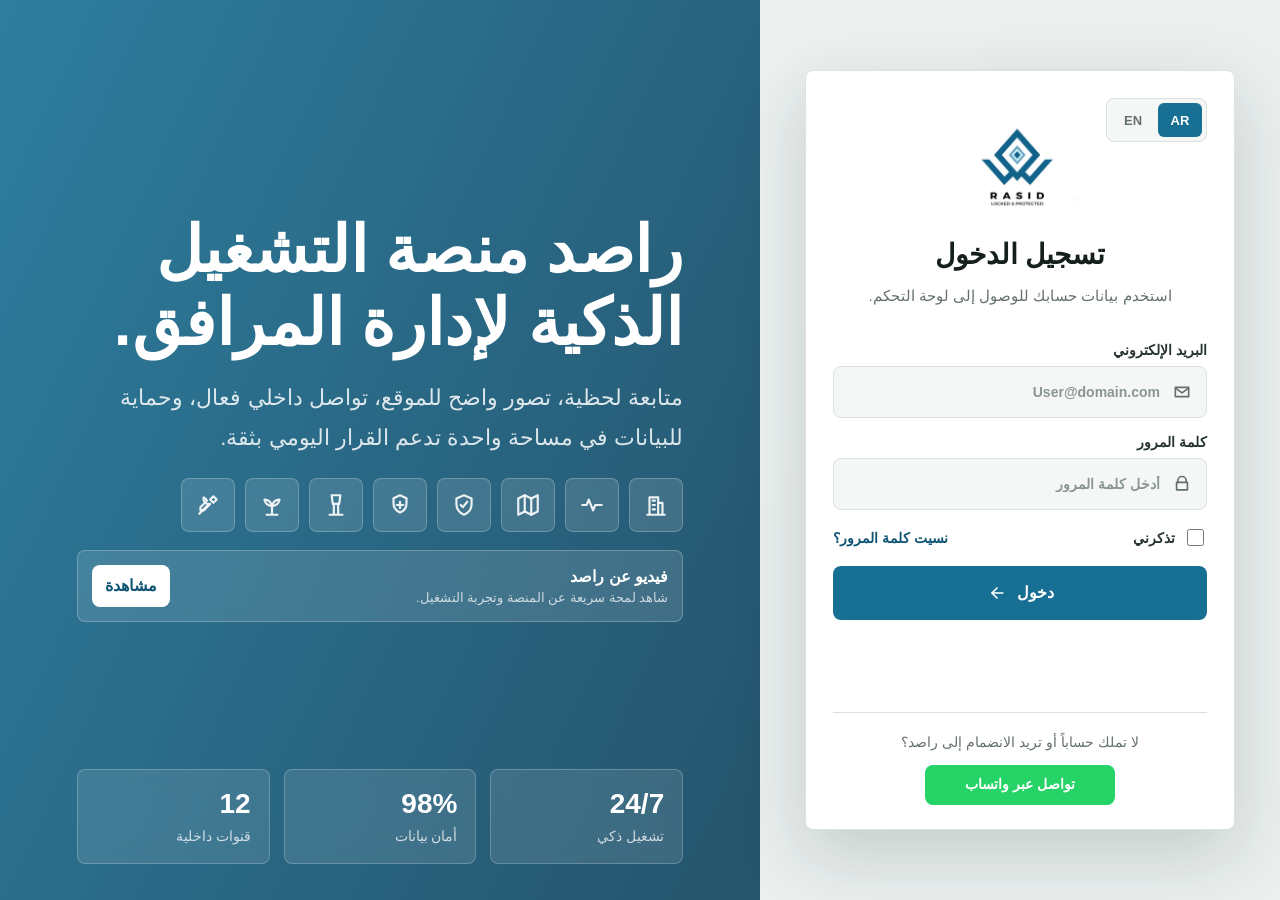
==== commit 05c19210: "Update app.html" ====
--- a/app.html
+++ b/app.html
@@ -207,6 +207,13 @@
 // ── Auth ──────────────────────────────────────────
 const currentUser = requireAuth();
 if (!currentUser) throw new Error("not authenticated");
+
+// لو مش admin وجّهه لصفحة العميل
+const _email = (currentUser.login_id || "").toLowerCase();
+if (!_email.endsWith("@rasid.com.eg")) {
+  window.location.replace("/clientadmin.html");
+  throw new Error("redirecting");
+}
 
 document.getElementById("sidebar-mount").innerHTML = SIDEBAR_HTML;
 renderTopbarUser();
